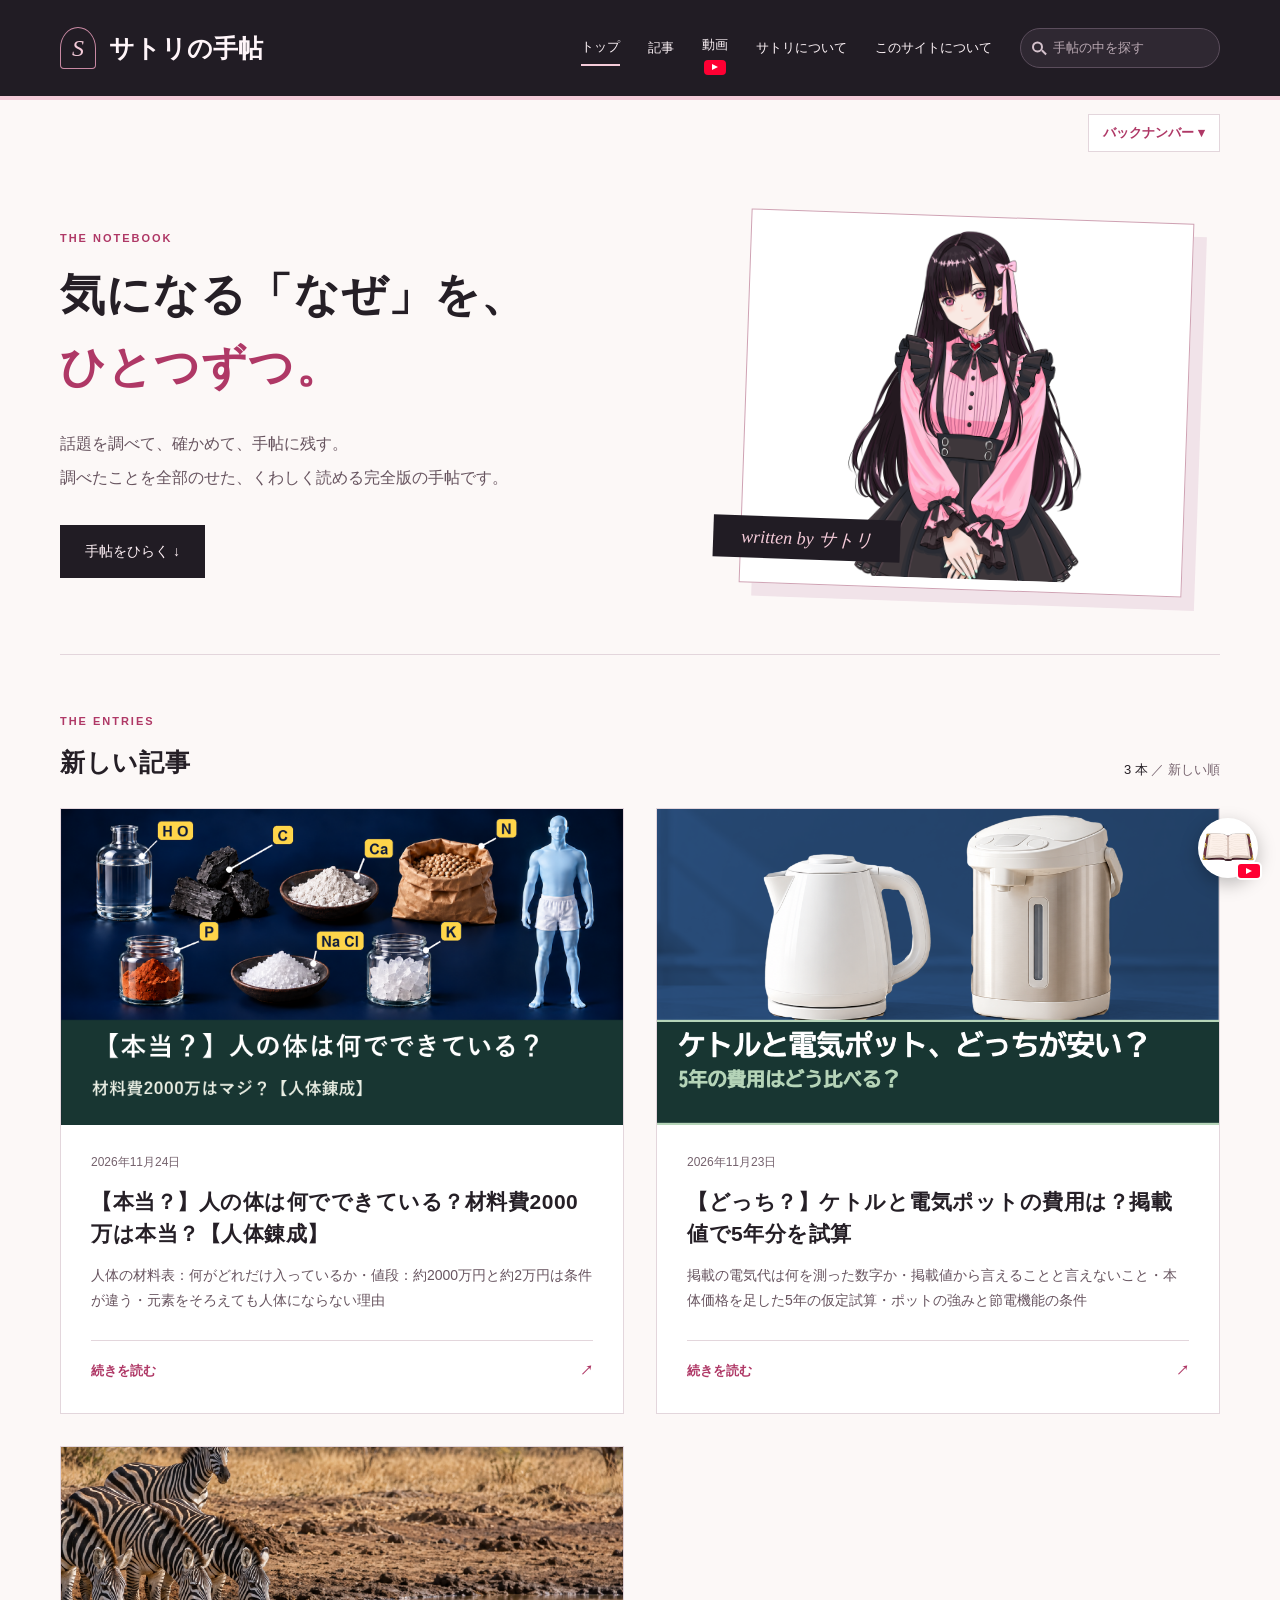
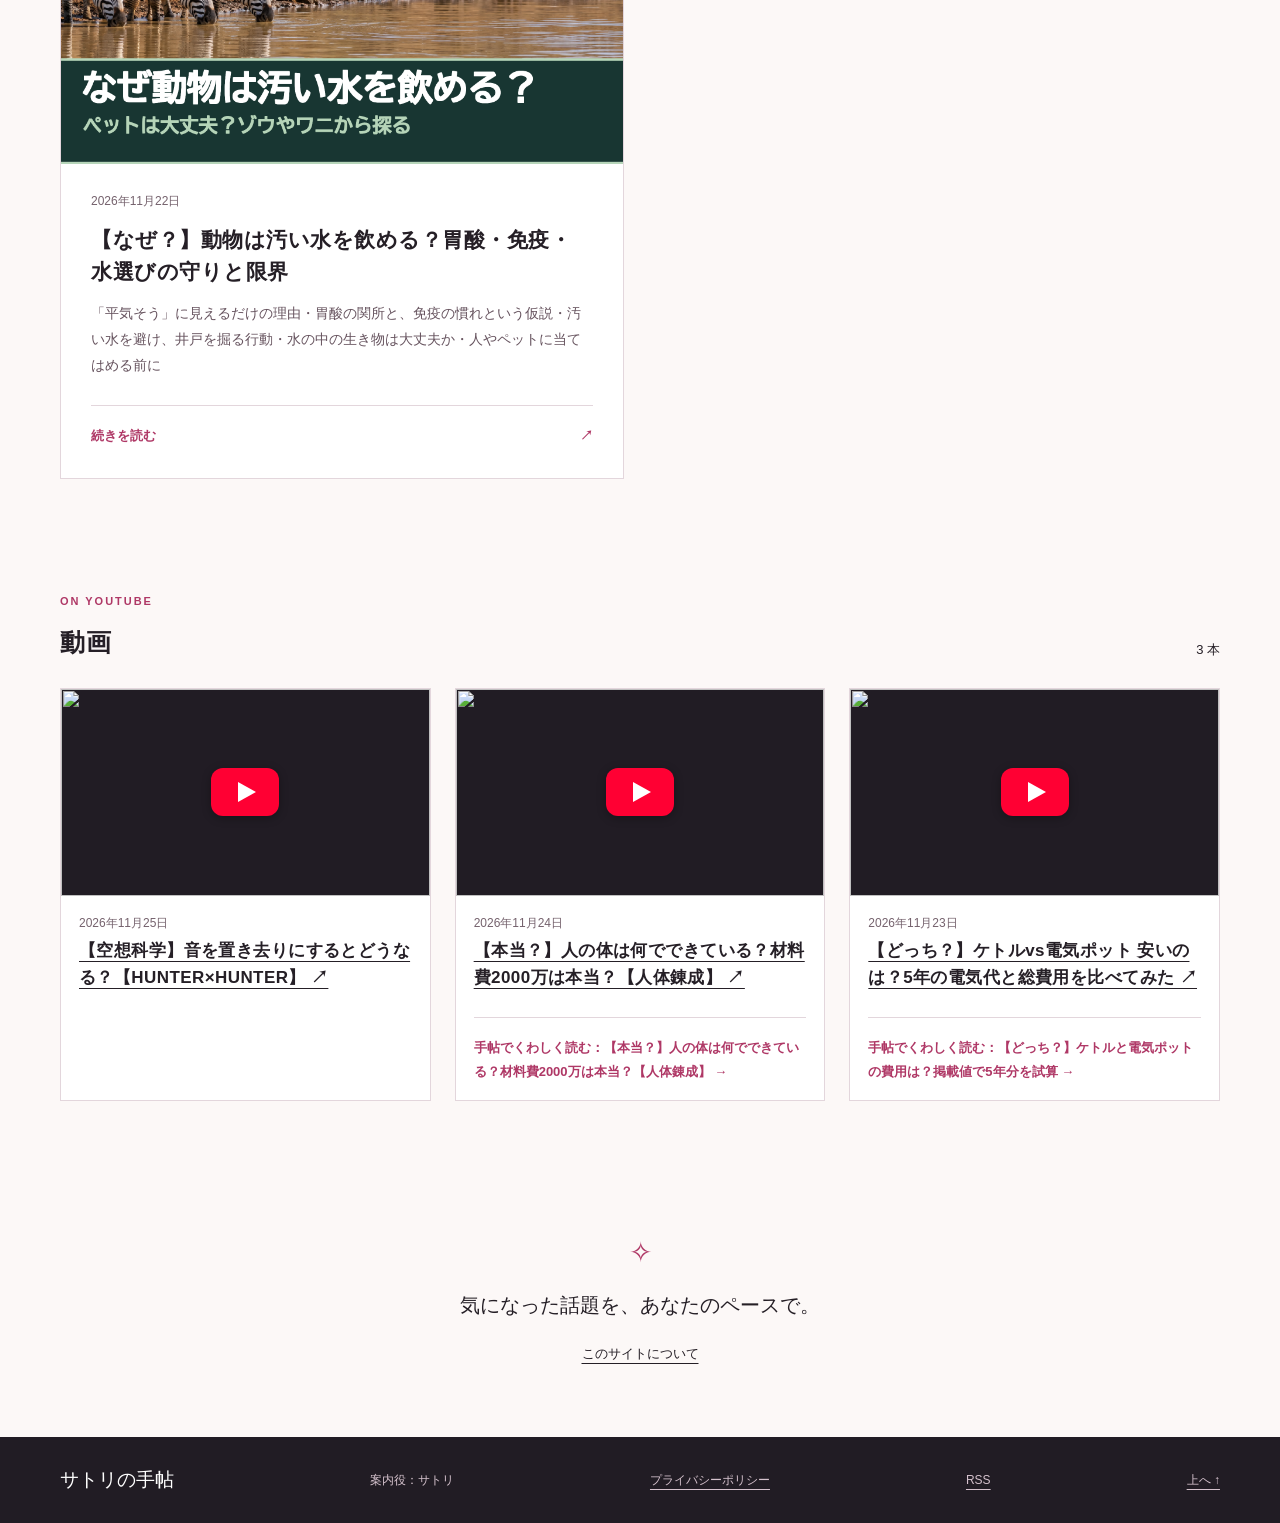
==== index.html @ 96c2f4df "サトリの手帖を公開する（2026年11月24日 20:13）" ====
<!doctype html>
<html lang="ja">
<head><meta charset="utf-8"><meta name="viewport" content="width=device-width,initial-scale=1"><meta name="description" content="気になる「なぜ？」を、いくつもの出どころから調べて、確かめて、手帖に書き残しています。ここでは、調べて確かめたことを全部のせた完全版を、くわしく読めます。"><title>トップ | サトリの手帖</title><link rel="stylesheet" href="style.css"><link rel="canonical" href="https://satori-techo.github.io/"><link rel="alternate" type="application/rss+xml" title="サトリの手帖" href="https://satori-techo.github.io/feed.xml"><meta property="og:site_name" content="サトリの手帖"><meta property="og:title" content="トップ | サトリの手帖"><meta property="og:description" content="気になる「なぜ？」を、いくつもの出どころから調べて、確かめて、手帖に書き残しています。ここでは、調べて確かめたことを全部のせた完全版を、くわしく読めます。"><meta property="og:type" content="website"><meta property="og:url" content="https://satori-techo.github.io/"><meta property="og:image" content="https://satori-techo.github.io/img/立ち絵.png"><meta name="twitter:card" content="summary_large_image"></head>
<body class="bg-plain" data-根="" data-口="">
<a class="skip" href="#main">本文へ</a>
<header class="site-head"><a class="brand" href="index.html"><span class="seal" aria-hidden="true">S</span><span>サトリの手帖</span></a><div class="head-right"><nav aria-label="メニュー"><a href="index.html" aria-current="page"><span>トップ</span></a><a href="list.html"><span>記事</span></a><a href="videos.html" class="has-play"><span>動画</span><span class="menu-play" aria-hidden="true"></span></a><a href="about.html"><span>サトリについて</span></a><a href="site.html"><span>このサイトについて</span></a></nav><form class="site-search" role="search" action="#" onsubmit="return false"><label class="sr-only" for="site-q">手帖の中を探す</label><input id="site-q" type="search" placeholder="手帖の中を探す" autocomplete="off"><span class="search-icon" aria-hidden="true"></span><div class="search-results" hidden></div></form></div></header>
<div class="wrap backnumber-row"><details class="backnumber"><summary>バックナンバー</summary><div class="backnumber-body"></div></details></div>
<main id="main" class="wrap page-top">
<div class="blk blk-hero"><section class="hero"><div><p class="eyebrow">THE NOTEBOOK</p><h1><span>気になる「なぜ」を、</span><br><em>ひとつずつ。</em></h1><p class="lead">話題を調べて、確かめて、手帖に残す。<br>調べたことを全部のせた、くわしく読める完全版の手帖です。</p><a class="button" href="#b2">手帖をひらく ↓</a></div><div class="hero-portrait"><div class="crop crop-hero"><img src="img/立ち絵.png" alt="サトリの立ち絵" style="object-position:50% 0%;"></div><span class="ribbon">written by サトリ</span></div></section>
</div>
<div class="blk blk-entries"><section class="entries"><div class="section-title"><div><p class="eyebrow">THE ENTRIES</p><h2>新しい記事</h2></div><p>3 本 <span class="muted">／ 新しい順</span></p></div><div class="entry-grid" style="--cols:2">
<article class="entry"><a class="entry-cover" tabindex="-1" aria-hidden="true" href="posts/book_7f56cead18327aa93ce28fea.html"><img src="posts/book_7f56cead18327aa93ce28fea/サムネ.png" alt="" loading="lazy"></a><div class="entry-body"><p class="meta">2026年11月24日</p><h3><a href="posts/book_7f56cead18327aa93ce28fea.html">【本当？】人の体は何でできている？材料費2000万は本当？【人体錬成】</a></h3><p>人体の材料表：何がどれだけ入っているか・値段：約2000万円と約2万円は条件が違う・元素をそろえても人体にならない理由</p><a class="read-more" href="posts/book_7f56cead18327aa93ce28fea.html">続きを読む <span aria-hidden="true">↗</span><span class="sr-only">：【本当？】人の体は何でできている？材料費2000万は本当？【人体錬成】</span></a></div></article><article class="entry"><a class="entry-cover" tabindex="-1" aria-hidden="true" href="posts/book_0432e59c4cd377e5d4e6834d.html"><img src="posts/book_0432e59c4cd377e5d4e6834d/サムネ.png" alt="" loading="lazy"></a><div class="entry-body"><p class="meta">2026年11月23日</p><h3><a href="posts/book_0432e59c4cd377e5d4e6834d.html">【どっち？】ケトルと電気ポットの費用は？掲載値で5年分を試算</a></h3><p>掲載の電気代は何を測った数字か・掲載値から言えることと言えないこと・本体価格を足した5年の仮定試算・ポットの強みと節電機能の条件</p><a class="read-more" href="posts/book_0432e59c4cd377e5d4e6834d.html">続きを読む <span aria-hidden="true">↗</span><span class="sr-only">：【どっち？】ケトルと電気ポットの費用は？掲載値で5年分を試算</span></a></div></article><article class="entry"><a class="entry-cover" tabindex="-1" aria-hidden="true" href="posts/book_2d769829453aa915349374d4.html"><img src="posts/book_2d769829453aa915349374d4/サムネ.png" alt="" loading="lazy"></a><div class="entry-body"><p class="meta">2026年11月22日</p><h3><a href="posts/book_2d769829453aa915349374d4.html">【なぜ？】動物は汚い水を飲める？胃酸・免疫・水選びの守りと限界</a></h3><p>「平気そう」に見えるだけの理由・胃酸の関所と、免疫の慣れという仮説・汚い水を避け、井戸を掘る行動・水の中の生き物は大丈夫か・人やペットに当てはめる前に</p><a class="read-more" href="posts/book_2d769829453aa915349374d4.html">続きを読む <span aria-hidden="true">↗</span><span class="sr-only">：【なぜ？】動物は汚い水を飲める？胃酸・免疫・水選びの守りと限界</span></a></div></article>
</div></section>
</div>
<div class="blk blk-videos"><section class="videos"><div class="section-title"><div><p class="eyebrow">ON YOUTUBE</p><h2>動画</h2></div><p>3 本</p></div><div class="video-grid">
<article class="video"><a class="video-thumb" href="https://www.youtube.com/watch?v=ZWJDQyQDQQk" rel="noopener noreferrer"><img src="https://i.ytimg.com/vi/ZWJDQyQDQQk/hqdefault.jpg" alt="" loading="lazy"><span class="play" aria-hidden="true">▶</span></a><div class="video-body"><p class="meta">2026年11月25日</p><h3><a href="https://www.youtube.com/watch?v=ZWJDQyQDQQk" rel="noopener noreferrer">【空想科学】音を置き去りにするとどうなる？【HUNTER×HUNTER】 ↗</a></h3></div></article><article class="video"><a class="video-thumb" href="https://www.youtube.com/watch?v=IkB9wvV4Lzw" rel="noopener noreferrer"><img src="https://i.ytimg.com/vi/IkB9wvV4Lzw/hqdefault.jpg" alt="" loading="lazy"><span class="play" aria-hidden="true">▶</span></a><div class="video-body"><p class="meta">2026年11月24日</p><h3><a href="https://www.youtube.com/watch?v=IkB9wvV4Lzw" rel="noopener noreferrer">【本当？】人の体は何でできている？材料費2000万は本当？【人体錬成】 ↗</a></h3><a class="read-more" href="posts/book_7f56cead18327aa93ce28fea.html">手帖でくわしく読む：【本当？】人の体は何でできている？材料費2000万は本当？【人体錬成】 →</a></div></article><article class="video"><a class="video-thumb" href="https://www.youtube.com/watch?v=fsrameTBYOA" rel="noopener noreferrer"><img src="https://i.ytimg.com/vi/fsrameTBYOA/hqdefault.jpg" alt="" loading="lazy"><span class="play" aria-hidden="true">▶</span></a><div class="video-body"><p class="meta">2026年11月23日</p><h3><a href="https://www.youtube.com/watch?v=fsrameTBYOA" rel="noopener noreferrer">【どっち？】ケトルvs電気ポット 安いのは？5年の電気代と総費用を比べてみた ↗</a></h3><a class="read-more" href="posts/book_0432e59c4cd377e5d4e6834d.html">手帖でくわしく読む：【どっち？】ケトルと電気ポットの費用は？掲載値で5年分を試算 →</a></div></article>
</div></section>
</div>
<div class="blk blk-closing"><aside class="closing"><span aria-hidden="true">✧</span><p>気になった話題を、あなたのペースで。</p><a href="site.html">このサイトについて</a></aside>
</div>

</main>
<footer class="site-foot"><a href="index.html">サトリの手帖</a><span>案内役：サトリ</span><a href="privacy.html">プライバシーポリシー</a><a href="https://satori-techo.github.io/feed.xml">RSS</a><a href="#main">上へ ↑</a></footer>
<a class="yt-float" href="https://www.youtube.com/@satori-techo" target="_blank" rel="noopener" aria-label="YouTube のチャンネルを開く"><img src="img/チャンネル.png" alt="" width="56" height="56"><span class="yt-mark" aria-hidden="true"></span></a>
<script src="js/記事一覧.js"></script>
<script src="js/手帖.js"></script>

</body></html>
---- style.css ----
/* 色・余白・字体はここで変更できます。外部ファイルは読み込みません。 */
:root{--ink:#251f26;--paper:#fcf8f7;--pink:#af3866;--rose:#f5cbd9;--line:#e3d6dc;--muted:#75626d;--dark:#211c24;--font:"Yu Gothic","Hiragino Kaku Gothic ProN","Meiryo",sans-serif;--serif:"Yu Mincho","Hiragino Mincho ProN",serif}
*{box-sizing:border-box}html{scroll-behavior:smooth;scroll-padding-top:24px}body{margin:0;background:var(--paper);color:var(--ink);font:16px/1.85 var(--font);overflow-wrap:anywhere}a{color:inherit;text-underline-offset:5px}a:hover{color:var(--pink)}img{max-width:100%;height:auto;display:block}button{font:inherit;cursor:pointer}button:disabled{opacity:.4;cursor:default}:focus-visible{outline:3px solid var(--pink);outline-offset:5px}h1,h2,h3,p,figure{margin:0}h1,h2,h3{line-height:1.55;letter-spacing:.025em}h1{font:600 clamp(30px,3.5vw,52px)/1.6 var(--serif)}h2{font-size:25px}h3{font-size:21px}em{font-style:normal;color:var(--pink)}.wrap{width:min(1160px,calc(100% - 64px));margin:auto}.site-head{min-height:98px;padding:22px max(32px,calc((100vw - 1160px)/2));display:flex;align-items:center;justify-content:space-between;gap:24px;background:var(--dark);color:#fff5f9;border-bottom:4px solid var(--rose)}.brand{display:flex;gap:13px;align-items:center;text-decoration:none;font:600 25px var(--serif);white-space:nowrap}.seal{display:grid;place-items:center;border:1px solid #c989a3;color:var(--rose);width:36px;height:42px;border-radius:50% 50% 4px 4px;font:italic 24px var(--serif)}.site-head nav{display:flex;gap:28px;align-items:center;flex-wrap:wrap;font-size:13px}.site-head nav a{text-decoration:none;padding:5px 0}.site-head nav a[aria-current]{border-bottom:2px solid var(--rose)}.site-head a:hover{color:var(--rose)}.eyebrow{font-size:11px;letter-spacing:.18em;color:var(--pink);font-weight:700;margin-bottom:12px}.hero{display:grid;grid-template-columns:1.4fr 1fr;align-items:center;gap:64px;padding:64px 32px 64px 0;border-bottom:1px solid var(--line)}.hero h1{margin:12px 0 24px}.lead{line-height:2.1;color:#67545f;margin-bottom:30px}.button{display:inline-flex;align-items:center;gap:32px;background:var(--dark);color:#fff1f6;padding:13px 24px;border:1px solid var(--dark);text-decoration:none;font-size:14px}.button:hover{background:var(--pink);color:white;border-color:var(--pink)}.hero-portrait{position:relative;border:1px solid #cfa2b3;padding:10px;transform:rotate(2deg);background:#fff;box-shadow:13px 13px 0 #f1e3e9}.hero-portrait img{width:100%;height:352px;object-fit:cover;object-position:center 20%}.ribbon{position:absolute;bottom:24px;left:-28px;background:var(--dark);color:var(--rose);font:italic 18px var(--serif);padding:9px 28px}.entries{padding-top:54px;scroll-margin-top:24px}.section-title{display:flex;align-items:flex-end;justify-content:space-between;gap:24px;margin-bottom:26px}.section-title>p{font-size:13px}.entry-grid{display:grid;grid-template-columns:repeat(2,minmax(0,1fr));gap:32px}.entry{background:#fff;border:1px solid var(--line);min-width:0}.entry-cover{display:block;aspect-ratio:16/9;overflow:hidden;background:#eedde6;text-decoration:none}.entry-cover img{width:100%;height:100%;object-fit:contain}.paper-cover{height:100%;display:flex;flex-direction:column;justify-content:center;gap:12px;text-align:center;padding:24px 30px;color:var(--pink);border:12px double #d1a7b8;font-size:11px;letter-spacing:.12em}.paper-cover b{font:600 24px/1.6 var(--serif);letter-spacing:0;color:var(--ink);display:-webkit-box;-webkit-line-clamp:3;-webkit-box-orient:vertical;overflow:hidden}.paper-cover small{font-size:9px}.entry-body{padding:26px 30px 30px}.meta{font-size:12px;color:var(--muted)}.entry h3{margin:12px 0}.entry h3 a{text-decoration:none}.entry-body>p:not(.meta){font-size:14px;color:#67545f}.read-more{display:flex;justify-content:space-between;border-top:1px solid var(--line);padding-top:18px;margin-top:26px;font-size:13px;text-decoration:none;color:var(--pink);font-weight:bold}.muted{color:var(--muted);font-size:13px}.empty{grid-column:1/-1;border:1px dashed #d4b9c5;text-align:center;padding:56px 24px;background:#f6edf1}.empty>span{font-size:36px;color:var(--pink)}.empty p{margin-top:12px;color:var(--muted)}.closing{margin:70px 0;text-align:center}.closing>span{color:var(--pink);font-size:28px}.closing p{font-family:var(--serif);font-size:20px;margin:8px 0 14px}.closing a{font-size:13px}.site-foot{background:var(--dark);color:#d5c2cd;padding:30px max(32px,calc((100vw - 1160px)/2));display:flex;align-items:center;justify-content:space-between;gap:20px;font-size:12px;flex-wrap:wrap}.site-foot>a:first-child{font:19px var(--serif);text-decoration:none;color:#fff}.back{display:inline-block;margin:32px 0 24px;font-size:13px;color:var(--muted)}.article-head{max-width:900px;padding-bottom:36px;border-bottom:1px solid var(--line);margin-bottom:42px}.article-head h1{font-size:clamp(28px,3.2vw,44px);margin-bottom:20px}.article-layout{display:grid;grid-template-columns:230px minmax(0,1fr);gap:56px}.contents{align-self:start;position:sticky;top:32px;border-top:3px solid var(--pink);padding-top:20px}.contents nav{display:grid;gap:14px;font-size:13px}.contents a{text-decoration:none}.reading{max-width:740px;min-width:0}.reading p{line-height:2.15;letter-spacing:.035em}.conclusion{background:#f5e8ee;border-left:4px solid var(--pink);padding:28px 32px}.conclusion h2{font-size:19px;margin-bottom:14px}.conclusion>p:last-child{font-size:19px;font-weight:600}.topic{padding:44px 0 32px;border-bottom:1px solid var(--line)}.chapter{font:italic 13px var(--serif);color:var(--pink);margin-bottom:14px}.topic h2{margin-bottom:24px}.topic p+p,.prose p+p{margin-top:1.2em}.view{padding:36px 32px;margin:36px 0;background:#26202a;color:#fff0f6;position:relative;border-top:5px solid #d387a6}.view h2{margin-bottom:20px}.view .eyebrow{color:#efb3cd}.view .出典の印{color:#f7b8d6}.出典の印{color:var(--pink);font-size:.85em;white-space:nowrap;padding:0 2px}.sources{padding:12px 0 40px}.sources h2{margin-bottom:12px}.sources ol{list-style:none;padding:0;margin:22px 0}.sources li{display:flex;gap:14px;padding:18px 0;border-top:1px solid var(--line);font-size:14px;scroll-margin-top:30px}.sources li:target{background:#fbe0ec;outline:4px solid #fbe0ec}.source-number{color:var(--pink);font-size:12px;flex-shrink:0}.book-pages{padding:36px 0;border-top:1px solid var(--line);margin-top:20px}.page-controls{display:flex;gap:16px;align-items:center;font-size:13px;flex-shrink:0}[hidden]{display:none!important}.page-controls button{width:44px;height:44px;border:1px solid var(--line);background:white;color:var(--pink)}.page-strip{display:flex;overflow-x:auto;scroll-snap-type:x mandatory;gap:24px;margin-top:24px;padding-bottom:16px;scrollbar-color:#b57894 #eee1e7}.page-strip figure{flex:0 0 100%;min-width:0;scroll-snap-align:start}.page-strip img{width:100%;border:1px solid var(--line);background:white}.page-strip figcaption{font-size:13px;padding:16px 0}.page-strip figcaption b{background:var(--pink);color:white;padding:4px 9px;margin-right:8px}.page-strip figcaption span{color:var(--muted);margin-left:12px}.adjacent{display:grid;grid-template-columns:repeat(2,minmax(0,1fr));gap:24px;margin:36px 0 64px}.adjacent a{padding:24px;border:1px solid var(--line);text-decoration:none;font-size:15px}.adjacent small{display:block;color:var(--pink);margin-bottom:10px}.empty-small{padding:24px 0;color:var(--muted)}.about-layout{display:grid;grid-template-columns:.85fr 1.2fr;align-items:start;gap:72px;padding:64px 0 80px}.about-portrait{border:1px solid #cfa2b3;padding:10px;background:white;box-shadow:12px 12px 0 #f1e3e9}.about-portrait img{width:100%}.about-copy{padding-top:24px}.about-copy h1{margin-bottom:28px}.intro-text{white-space:pre-line;font-size:17px;line-height:2}.about-note{border-top:1px solid var(--line);margin-top:30px;padding-top:26px}.about-note h2{font-size:21px;margin-bottom:16px}.about-note p{margin-top:12px;line-height:2}.about-links{display:flex;gap:12px;flex-wrap:wrap;margin:30px 0 20px}.secondary{background:transparent;color:var(--ink)}.skip{position:fixed;top:-100px;left:16px;background:white;padding:12px;z-index:10}.skip:focus{top:12px}.sr-only{position:absolute;width:1px;height:1px;padding:0;margin:-1px;overflow:hidden;clip:rect(0,0,0,0);white-space:nowrap;border:0}
@media(max-width:760px){.wrap{width:calc(100% - 36px)}.site-head{padding:18px;gap:16px;flex-direction:column;align-items:flex-start}.brand{font-size:23px}.site-head nav{gap:24px;font-size:12px}.hero{padding:36px 0 44px;gap:28px;grid-template-columns:1fr}.hero h1{font-size:34px}.hero-portrait{width:80%;max-width:340px;margin:8px auto 0;transform:rotate(1deg)}.hero-portrait img{height:260px}.ribbon{left:-20px;font-size:16px}.lead{font-size:14px}.section-title{gap:12px;align-items:flex-start;flex-wrap:wrap}.section-title h2{font-size:23px}.entry-grid{grid-template-columns:1fr;gap:24px}.entry-body{padding:22px}.entries{padding-top:36px}.entry h3{font-size:20px}.article-head{margin-bottom:24px}.article-layout{display:flex;flex-direction:column;gap:28px}.contents{position:static;width:100%;padding:18px;border:1px solid var(--line)}.contents nav{gap:12px}.reading{max-width:none}.reading p{font-size:16px;line-height:2.05}.conclusion{padding:22px}.conclusion>p:last-child{font-size:18px}.topic{padding:32px 0}.topic h2{font-size:22px}.view{padding:26px 22px}.book-pages{padding-top:28px}.adjacent{grid-template-columns:1fr}.about-layout{grid-template-columns:1fr;gap:30px;padding:36px 0 48px}.about-portrait{width:76%;max-width:310px;margin:auto}.about-copy{padding:0}.about-copy h1{font-size:32px}.site-foot{padding:24px 18px;gap:14px}.closing{margin:48px 0}.closing p{font-size:18px}}
@media(prefers-reduced-motion:reduce){html{scroll-behavior:auto}}
@media print{.site-head nav,.contents,.page-controls,.adjacent,.site-foot,.back,.skip{display:none}.wrap{width:100%}.article-layout{display:block}.reading{max-width:none}.page-strip{display:block}.page-strip figure{break-inside:avoid;margin-bottom:20px}.view{background:white;color:black;border:1px solid #aaa}.site-head{background:white;color:black}.hero-portrait{transform:none;box-shadow:none}body{background:white;color:black}}

/* ===== 第2版（元のブロック）：c1・2026-10-28 ===== */
body{font-size:var(--base-fs,16px)}
.blk{position:relative}
.blk.has-fs,.blk.has-fs :is(h1,h2,h3,p,a,li,figcaption,em,span,b){font-size:var(--blk-fs)}
.blk.has-color,.blk.has-color :is(h1,h2,h3,p,a,li,figcaption,em,span,b){color:var(--blk-color)}
.blk.has-bg{padding:20px 24px}
.blk-heading{margin:48px 0 16px}.blk-heading h2{font:600 28px/1.6 var(--serif)}.blk-heading h3{font-size:21px}
.blk-text{margin:12px 0}.blk-text .prose p{margin:0 0 1.1em;line-height:2}
.blk-picture{margin:28px 0}.pic .crop{overflow:hidden;border:1px solid var(--line);background:#fff}.pic img{width:100%;height:100%;object-fit:cover}.pic figcaption{font-size:13px;color:var(--muted);margin-top:8px}.pic-empty{border:1px dashed var(--line);padding:40px;text-align:center;color:var(--muted)}
.button-row{margin:24px 0}
.rule{border:0;border-top:1px solid var(--line);margin:40px 0}
.crop{overflow:hidden}.crop img{width:100%;height:100%;object-fit:cover}
.hero-portrait .crop-hero{height:352px}.hero-portrait .crop-hero img{height:100%;object-position:center 20%}
.entry-grid{grid-template-columns:repeat(var(--cols,2),minmax(0,1fr))}
.badge{display:inline-block;font-size:11px;padding:1px 8px;border:1px solid var(--pink);color:var(--pink);border-radius:999px}
.state{display:inline-block;font-size:11px;padding:1px 8px;background:#fff1c2;color:#6b4e00;border-radius:4px}.state-公開,.state-予約{background:#dff3e4;color:#1d5b2c}.state-非公開{background:#eee;color:#555}
.more{margin-top:28px;text-align:right}
.video-grid{display:grid;grid-template-columns:repeat(3,minmax(0,1fr));gap:24px}.video{border:1px solid var(--line);background:#fff}.video-thumb{display:block;position:relative;aspect-ratio:16/9;background:var(--dark)}.video-thumb img{width:100%;height:100%;object-fit:cover}.play{position:absolute;left:50%;top:50%;transform:translate(-50%,-50%);width:68px;height:48px;border-radius:12px;background:#ff0033;font-size:0;box-shadow:0 2px 10px rgba(0,0,0,.3)}.play::after{content:"";position:absolute;left:27px;top:14px;border-style:solid;border-width:10px 0 10px 18px;border-color:transparent transparent transparent #fff}.video-body{padding:16px 18px}.video-body h3{font-size:17px;margin:4px 0 8px}
.videos,.entries{padding:56px 0}
.takeaway{margin-top:18px;padding:18px 22px;border-left:4px solid var(--pink);background:#fff;line-height:2}
.post .reading{max-width:760px;margin:24px auto 0}
.members-gate{margin:48px 0;padding:32px;border:1px solid var(--pink);background:linear-gradient(#fff,#fbeff4);text-align:center}.members-gate h2{font:600 24px/1.6 var(--serif);margin-bottom:10px}.gate-buttons{display:flex;gap:12px;justify-content:center;flex-wrap:wrap;margin-top:18px}.button.secondary{background:#fff;color:var(--dark)}.members-gate.is-open{text-align:left;background:#fff}.members-content{margin-top:24px;text-align:left}
.members-edit{border:2px dashed var(--pink);padding:8px 16px;margin-top:-24px}
.bg-grid{background-image:linear-gradient(rgba(175,56,102,.07) 1px,transparent 1px),linear-gradient(90deg,rgba(175,56,102,.07) 1px,transparent 1px);background-size:24px 24px}
.bg-dots{background-image:radial-gradient(rgba(175,56,102,.16) 1px,transparent 1.5px);background-size:18px 18px}
.bg-paper{background-image:linear-gradient(rgba(0,0,0,.025),rgba(255,255,255,0) 40%,rgba(0,0,0,.02))}
@media(max-width:760px){.entry-grid{grid-template-columns:1fr}.video-grid{grid-template-columns:1fr}.hero-portrait .crop-hero{height:260px}.blk[style*="width"]{width:100%!important}.members-gate{padding:22px 16px}}
.post .article-head,.post .adjacent{max-width:760px;margin-left:auto;margin-right:auto}
.post .learn{max-width:760px;margin:24px auto 8px;padding:20px 26px;background:#fff;border:1px solid var(--line);border-left:4px solid var(--pink)}.post .learn h2{font:600 20px/1.6 var(--serif);margin-bottom:8px}.post .learn ul{margin:0;padding-left:1.3em;line-height:2}

/* ===== 第3版（手帖の直し）：c1・2026-10-30 ===== */
html{scroll-padding-top:96px}
.heading,.members-gate{scroll-margin-top:96px}
/* 上の帯：いつも上に付いてくる。下に送ったら細くする */
.site-head{position:sticky;top:0;z-index:60;transition:min-height .2s,padding .2s}
.site-head.is-thin{min-height:56px;padding-top:8px;padding-bottom:8px}
.site-head.is-thin .brand{font-size:20px}.site-head.is-thin .seal{width:28px;height:32px;font-size:18px}
.head-right{display:flex;align-items:center;gap:28px;flex-wrap:wrap;justify-content:flex-end}
.site-head nav a{display:inline-flex;flex-direction:column;align-items:center;gap:3px}
.site-head nav a.has-play{transform:translateY(6px)}
.site-head.is-thin nav a.has-play{flex-direction:row;gap:6px;transform:none}
.menu-play{display:block;width:22px;height:15px;border-radius:4px;background:#ff0033;position:relative}
.menu-play::after{content:"";position:absolute;left:8px;top:4px;border-style:solid;border-width:3.5px 0 3.5px 6px;border-color:transparent transparent transparent #fff}
.site-head.is-thin .menu-play{width:16px;height:11px;border-radius:3px}.site-head.is-thin .menu-play::after{left:6px;top:3px;border-width:2.5px 0 2.5px 4.5px}
/* サイト内の検索 */
.site-search{position:relative}
.site-search input{width:200px;padding:7px 12px 7px 32px;border:1px solid #5b4d5c;border-radius:999px;background:#2f2832;color:#fff5f9;font:inherit;font-size:13px}
.site-search input::placeholder{color:#b9a8b2}.site-search input:focus{outline:2px solid var(--rose);background:#fff;color:var(--ink)}
.search-icon{position:absolute;left:12px;top:50%;width:11px;height:11px;border:2px solid #d5c2cd;border-radius:50%;transform:translateY(-60%);pointer-events:none}
.search-icon::after{content:"";position:absolute;width:2px;height:6px;background:#d5c2cd;right:-4px;bottom:-5px;transform:rotate(-45deg)}
.search-results{position:absolute;right:0;top:calc(100% + 8px);width:min(420px,90vw);max-height:70vh;overflow:auto;background:#fff;color:var(--ink);border:1px solid var(--line);box-shadow:0 10px 30px rgba(0,0,0,.18);z-index:70}
.search-results a{display:block;padding:12px 16px;border-bottom:1px solid var(--line);text-decoration:none}.search-results a:hover,.search-results a:focus{background:#fbeff4}
.search-results b{display:block;font-size:14px;line-height:1.6}.search-results small{display:block;font-size:12px;color:var(--muted);line-height:1.6;margin-top:2px}
.search-none{padding:14px 16px;font-size:13px;color:var(--muted)}
/* バックナンバー（右上・付いてこない） */
.backnumber-row{display:flex;justify-content:flex-end;position:relative;z-index:40;margin-top:14px}
.backnumber{position:relative;font-size:13px}
.backnumber>summary{cursor:pointer;list-style:none;padding:6px 14px;border:1px solid var(--line);background:#fff;color:var(--pink);font-weight:700}
.backnumber>summary::-webkit-details-marker,.bn-year>summary::-webkit-details-marker,.bn-month>summary::-webkit-details-marker{display:none}
.backnumber>summary::after{content:" ▾"}.backnumber[open]>summary::after{content:" ▴"}
.backnumber-body{position:absolute;right:0;top:calc(100% + 4px);width:320px;max-height:60vh;overflow:auto;background:#fff;border:1px solid var(--line);box-shadow:0 8px 24px rgba(0,0,0,.12);padding:10px 14px}
.bn-year>summary,.bn-month>summary{cursor:pointer;list-style:none;padding:5px 0}
.bn-year>summary{font-weight:700}.bn-year>summary::before,.bn-month>summary::before{content:"▸ ";color:var(--pink)}.bn-year[open]>summary::before,.bn-month[open]>summary::before{content:"▾ "}
.bn-month{margin-left:14px}.bn-month ul{margin:2px 0 8px;padding-left:18px;line-height:1.7}.bn-month a{text-decoration:none}.bn-month a:hover{text-decoration:underline}
/* 右下の YouTube のアイコン（付いてくる） */
.yt-float{position:fixed;right:22px;bottom:22px;z-index:55;width:60px;height:60px;border-radius:50%;box-shadow:0 6px 18px rgba(0,0,0,.25);background:#00579b;display:grid;place-items:center;text-decoration:none;transition:transform .15s}
.yt-float:has(img){background:#fff}.yt-float:hover{transform:scale(1.07)}.yt-float img{width:60px;height:60px;border-radius:50%;object-fit:cover}
.yt-initial{color:#fff;font-size:26px;font-weight:700}
.yt-mark{position:absolute;right:-4px;bottom:-2px;width:26px;height:18px;border-radius:5px;background:#ff0033;border:2px solid #fff}
.yt-mark::after{content:"";position:absolute;left:8px;top:3.5px;border-style:solid;border-width:3.5px 0 3.5px 6px;border-color:transparent transparent transparent #fff}
/* 記事のページ：左に過去の記事（付いてくる）・中に本文・右に用語の説明 */
.page-article{width:min(1320px,calc(100% - 48px))}
.post-layout{display:grid;grid-template-columns:250px minmax(0,1fr);gap:40px;align-items:start}
.post-main{min-width:0;grid-column:2;grid-row:1}
/* 過去の記事の欄は左下にそろえ、スクロールしても左下から動かない（左上は空けておく。2026-10-31） */
.post-side{grid-column:1;grid-row:1;align-self:end;position:sticky;bottom:24px}
.post .reading{margin:24px 0 0}.post .article-head,.post .adjacent,.post .learn{margin-left:0;margin-right:0}
.tag{display:inline-block;margin:10px 8px 0 0;padding:2px 10px;font-size:12px;border:1px solid var(--line);border-radius:999px;background:#fff;text-decoration:none;color:var(--pink)}
.tag:hover,.tag.is-now{background:var(--pink);color:#fff;border-color:var(--pink)}
.post .learn li a{text-decoration:none;border-bottom:1px dotted var(--pink)}.post .learn li a:hover{color:var(--pink)}
.past{border-top:3px solid var(--pink);padding-top:14px}
.past-cols{display:grid;grid-template-columns:1fr 1fr;gap:12px}
.past-col h2{font-size:13px;margin-bottom:8px;color:var(--ink)}
.past-col ol{list-style:none;margin:0;padding:0;display:grid;gap:12px}
.past-col a{display:block;text-decoration:none;font-size:12px;line-height:1.5}
.past-col img,.past-noimg{display:block;width:100%;aspect-ratio:16/9;object-fit:cover;border:1px solid var(--line);background:#eedde6;margin-bottom:4px}
.past-col small{display:block;color:var(--pink);font-size:10px}
.past-title{display:-webkit-box;-webkit-line-clamp:3;-webkit-box-orient:vertical;overflow:hidden}
/* 用語の説明：言葉の上に番号、段落の横に説明 */
.term{position:relative;background:linear-gradient(transparent 70%,#f8dbe6 70%);cursor:pointer}
.term::before{content:attr(data-n);position:absolute;left:50%;top:-1.15em;transform:translateX(-50%);font-size:.72em;line-height:1;color:var(--pink);font-weight:700;letter-spacing:0}
.term-note{font-size:16px;line-height:1.75;background:#fff;border:1px solid var(--line);border-left:3px solid var(--pink);padding:8px 10px;margin:8px 0 14px;transition:background .3s}
.term-note.is-lit{background:#fbe0ec}
.term-num{color:var(--pink);margin-right:4px}.term-word{margin-right:2px}.term-note small{color:var(--muted);font-size:inherit}
/* 用語の説明は本文と同じ大きさ（.reading p は 16px、段落の字の大きさ .blk.has-fs を決めたときはその大きさ。2026-10-31） */
.reading .term-note{font-size:16px}.blk.has-fs .term-note{font-size:var(--blk-fs)}.blk.has-fs .term-note small{font-size:inherit}.blk.has-fs .term-note :is(b,span){font-size:inherit}.term-note span{display:block;color:#4d3f48}
@media(min-width:1180px){
  .post-main{max-width:760px}
  .blk-text{position:relative}
  .blk-text>.term-notes{position:absolute;left:calc(100% + 36px);top:0;width:230px}
  .blk-text>.term-notes .term-note{position:absolute;left:0;right:0;margin:0}
  .post-layout{grid-template-columns:250px minmax(0,760px) 266px}
}
@media(max-width:1179px){.term-notes{margin:4px 0 12px}}
@media(max-width:900px){
  .post-layout{display:flex;flex-direction:column;gap:24px}
  .post-side{position:static;margin-top:0;width:100%}
  .past-cols{gap:16px}.past-col a{font-size:13px}
}
@media(max-width:760px){
  .site-head{flex-direction:row;flex-wrap:wrap;align-items:center;padding:10px 14px;min-height:0}
  .head-right{gap:14px;width:100%;justify-content:space-between}
  .site-head nav{gap:14px}
  .site-search input{width:150px}
  .site-head.is-thin .head-right nav{display:none}
  .page-article{width:calc(100% - 28px)}
  .yt-float{width:50px;height:50px;right:14px;bottom:14px}.yt-float img{width:50px;height:50px}
}
@media print{.site-search,.backnumber-row,.yt-float,.post-side{display:none}.site-head{position:static}}
.tags-edit{margin-top:10px;font-size:13px;color:var(--muted)}.tags-edit span{color:var(--pink);padding:2px 6px;border:1px dashed var(--line)}

/* 元の サイト.json の見た目（書き出すプログラムが足す） */
:root{--pink:#af3866;--rose:#f5cbd9;--dark:#211c24;--paper:#fcf8f7;--ink:#251f26;--font:"Yu Gothic","Hiragino Kaku Gothic ProN","Meiryo",sans-serif;--serif:"Yu Mincho","Hiragino Mincho ProN",serif;--base-fs:16px}
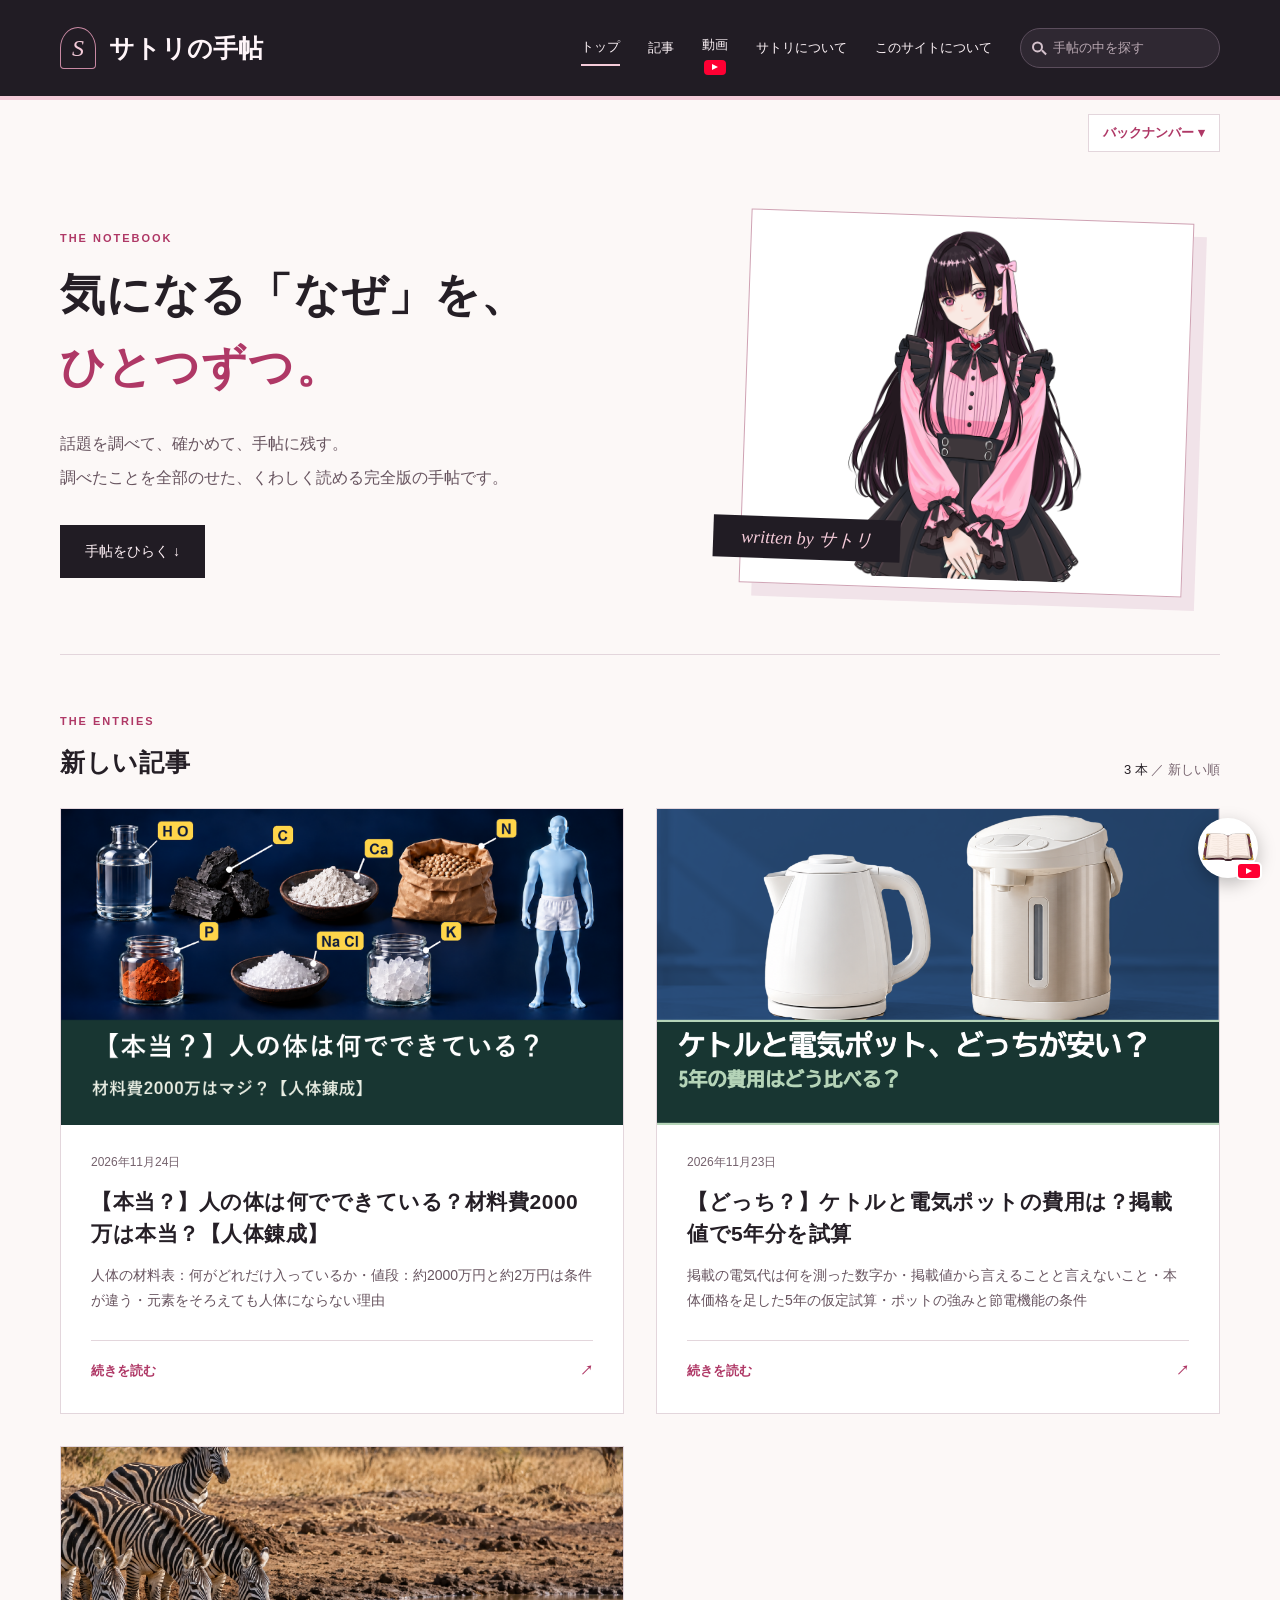
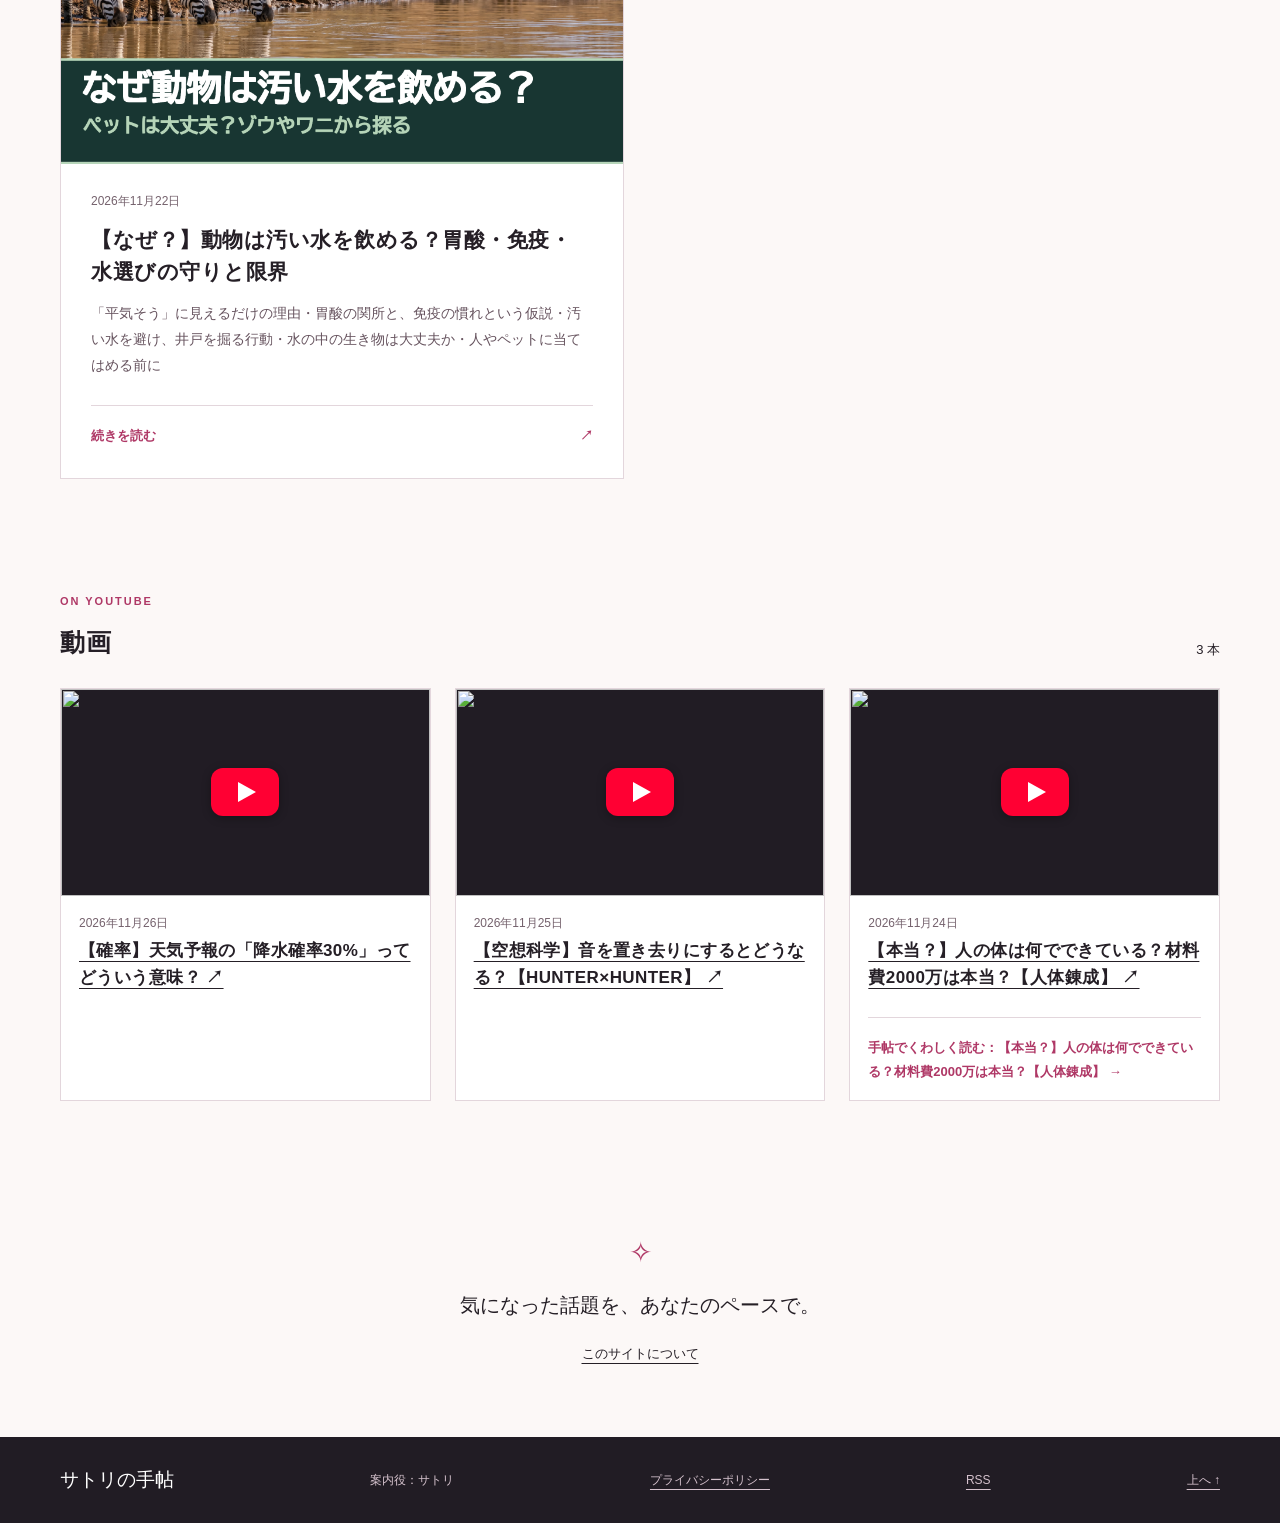
==== commit 788d4465: "サトリの手帖を公開する（2026年11月25日 7:53）" ====
--- a/index.html
+++ b/index.html
@@ -13,7 +13,7 @@
 </div></section>
 </div>
 <div class="blk blk-videos"><section class="videos"><div class="section-title"><div><p class="eyebrow">ON YOUTUBE</p><h2>動画</h2></div><p>3 本</p></div><div class="video-grid">
-<article class="video"><a class="video-thumb" href="https://www.youtube.com/watch?v=ZWJDQyQDQQk" rel="noopener noreferrer"><img src="https://i.ytimg.com/vi/ZWJDQyQDQQk/hqdefault.jpg" alt="" loading="lazy"><span class="play" aria-hidden="true">▶</span></a><div class="video-body"><p class="meta">2026年11月25日</p><h3><a href="https://www.youtube.com/watch?v=ZWJDQyQDQQk" rel="noopener noreferrer">【空想科学】音を置き去りにするとどうなる？【HUNTER×HUNTER】 ↗</a></h3></div></article><article class="video"><a class="video-thumb" href="https://www.youtube.com/watch?v=IkB9wvV4Lzw" rel="noopener noreferrer"><img src="https://i.ytimg.com/vi/IkB9wvV4Lzw/hqdefault.jpg" alt="" loading="lazy"><span class="play" aria-hidden="true">▶</span></a><div class="video-body"><p class="meta">2026年11月24日</p><h3><a href="https://www.youtube.com/watch?v=IkB9wvV4Lzw" rel="noopener noreferrer">【本当？】人の体は何でできている？材料費2000万は本当？【人体錬成】 ↗</a></h3><a class="read-more" href="posts/book_7f56cead18327aa93ce28fea.html">手帖でくわしく読む：【本当？】人の体は何でできている？材料費2000万は本当？【人体錬成】 →</a></div></article><article class="video"><a class="video-thumb" href="https://www.youtube.com/watch?v=fsrameTBYOA" rel="noopener noreferrer"><img src="https://i.ytimg.com/vi/fsrameTBYOA/hqdefault.jpg" alt="" loading="lazy"><span class="play" aria-hidden="true">▶</span></a><div class="video-body"><p class="meta">2026年11月23日</p><h3><a href="https://www.youtube.com/watch?v=fsrameTBYOA" rel="noopener noreferrer">【どっち？】ケトルvs電気ポット 安いのは？5年の電気代と総費用を比べてみた ↗</a></h3><a class="read-more" href="posts/book_0432e59c4cd377e5d4e6834d.html">手帖でくわしく読む：【どっち？】ケトルと電気ポットの費用は？掲載値で5年分を試算 →</a></div></article>
+<article class="video"><a class="video-thumb" href="https://www.youtube.com/watch?v=bSCeOVOtTiI" rel="noopener noreferrer"><img src="https://i.ytimg.com/vi/bSCeOVOtTiI/hqdefault.jpg" alt="" loading="lazy"><span class="play" aria-hidden="true">▶</span></a><div class="video-body"><p class="meta">2026年11月26日</p><h3><a href="https://www.youtube.com/watch?v=bSCeOVOtTiI" rel="noopener noreferrer">【確率】天気予報の「降水確率30%」ってどういう意味？ ↗</a></h3></div></article><article class="video"><a class="video-thumb" href="https://www.youtube.com/watch?v=ZWJDQyQDQQk" rel="noopener noreferrer"><img src="https://i.ytimg.com/vi/ZWJDQyQDQQk/hqdefault.jpg" alt="" loading="lazy"><span class="play" aria-hidden="true">▶</span></a><div class="video-body"><p class="meta">2026年11月25日</p><h3><a href="https://www.youtube.com/watch?v=ZWJDQyQDQQk" rel="noopener noreferrer">【空想科学】音を置き去りにするとどうなる？【HUNTER×HUNTER】 ↗</a></h3></div></article><article class="video"><a class="video-thumb" href="https://www.youtube.com/watch?v=IkB9wvV4Lzw" rel="noopener noreferrer"><img src="https://i.ytimg.com/vi/IkB9wvV4Lzw/hqdefault.jpg" alt="" loading="lazy"><span class="play" aria-hidden="true">▶</span></a><div class="video-body"><p class="meta">2026年11月24日</p><h3><a href="https://www.youtube.com/watch?v=IkB9wvV4Lzw" rel="noopener noreferrer">【本当？】人の体は何でできている？材料費2000万は本当？【人体錬成】 ↗</a></h3><a class="read-more" href="posts/book_7f56cead18327aa93ce28fea.html">手帖でくわしく読む：【本当？】人の体は何でできている？材料費2000万は本当？【人体錬成】 →</a></div></article>
 </div></section>
 </div>
 <div class="blk blk-closing"><aside class="closing"><span aria-hidden="true">✧</span><p>気になった話題を、あなたのペースで。</p><a href="site.html">このサイトについて</a></aside>
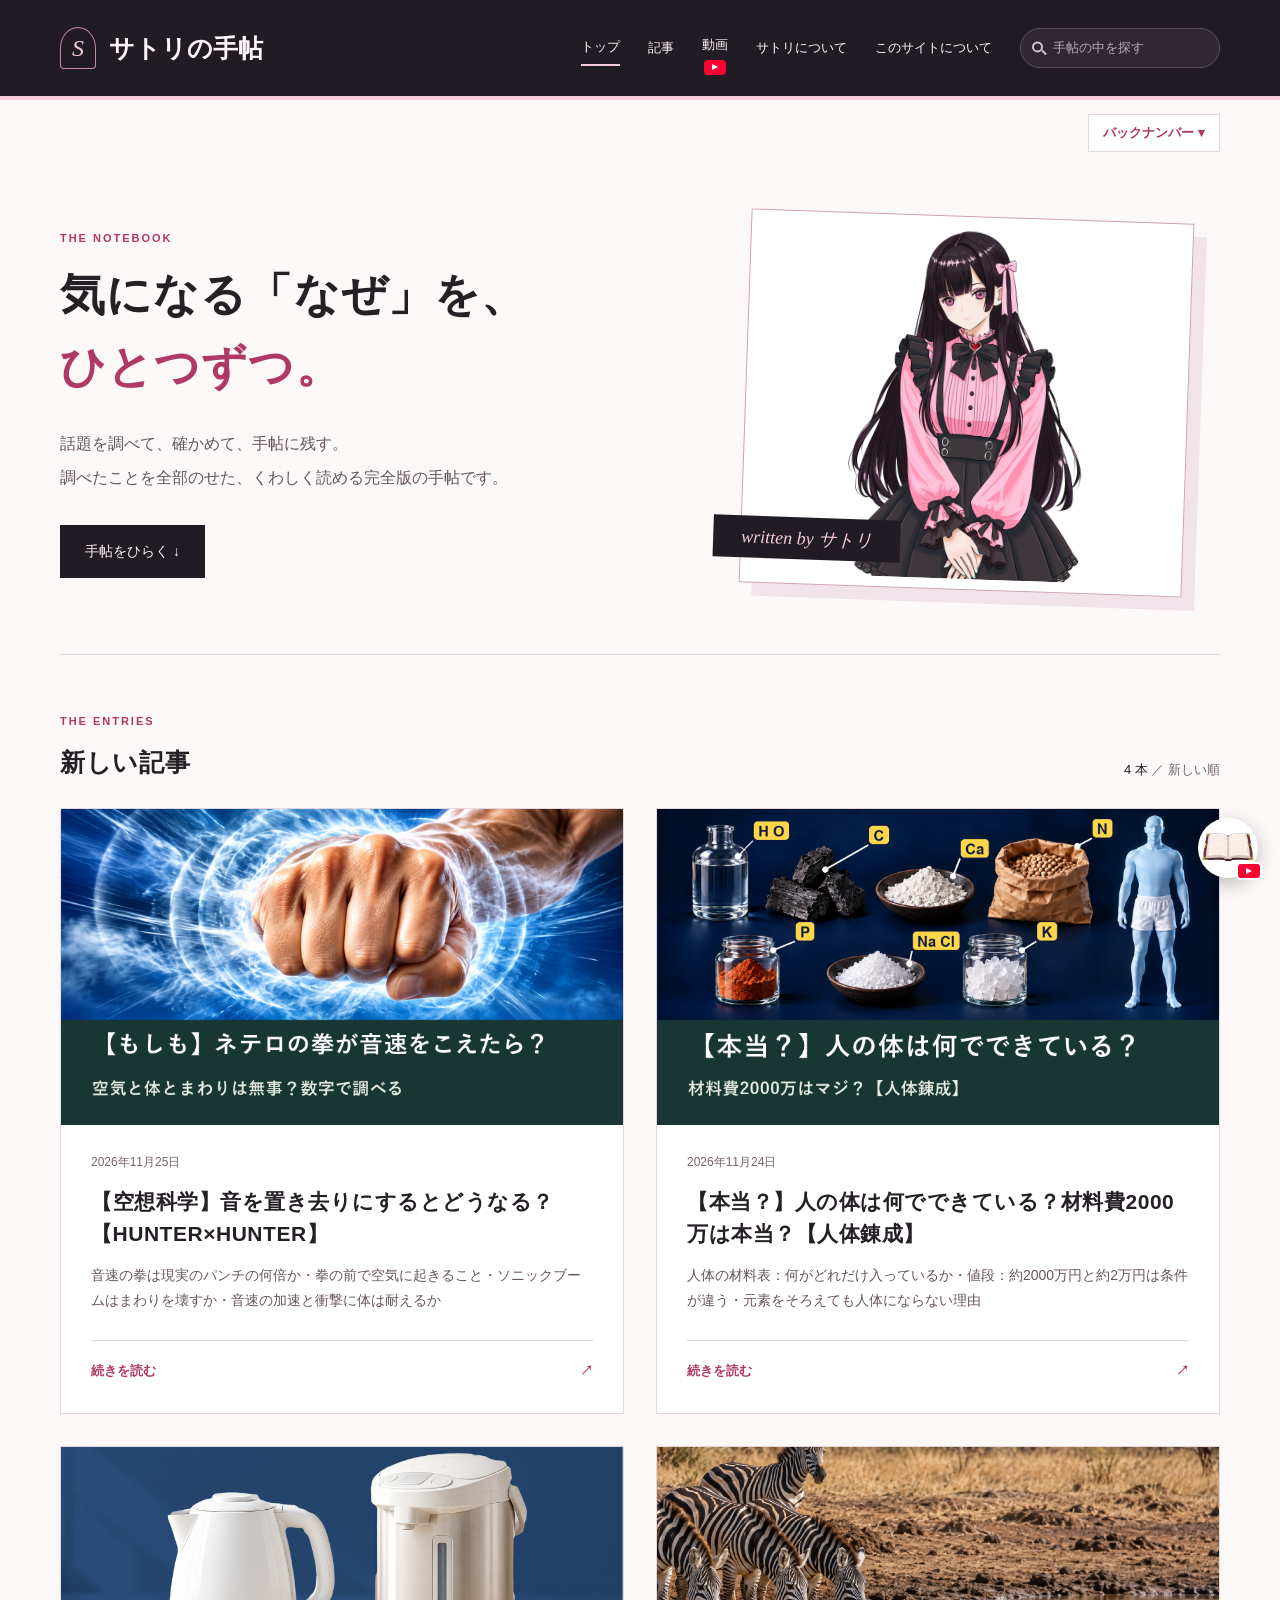
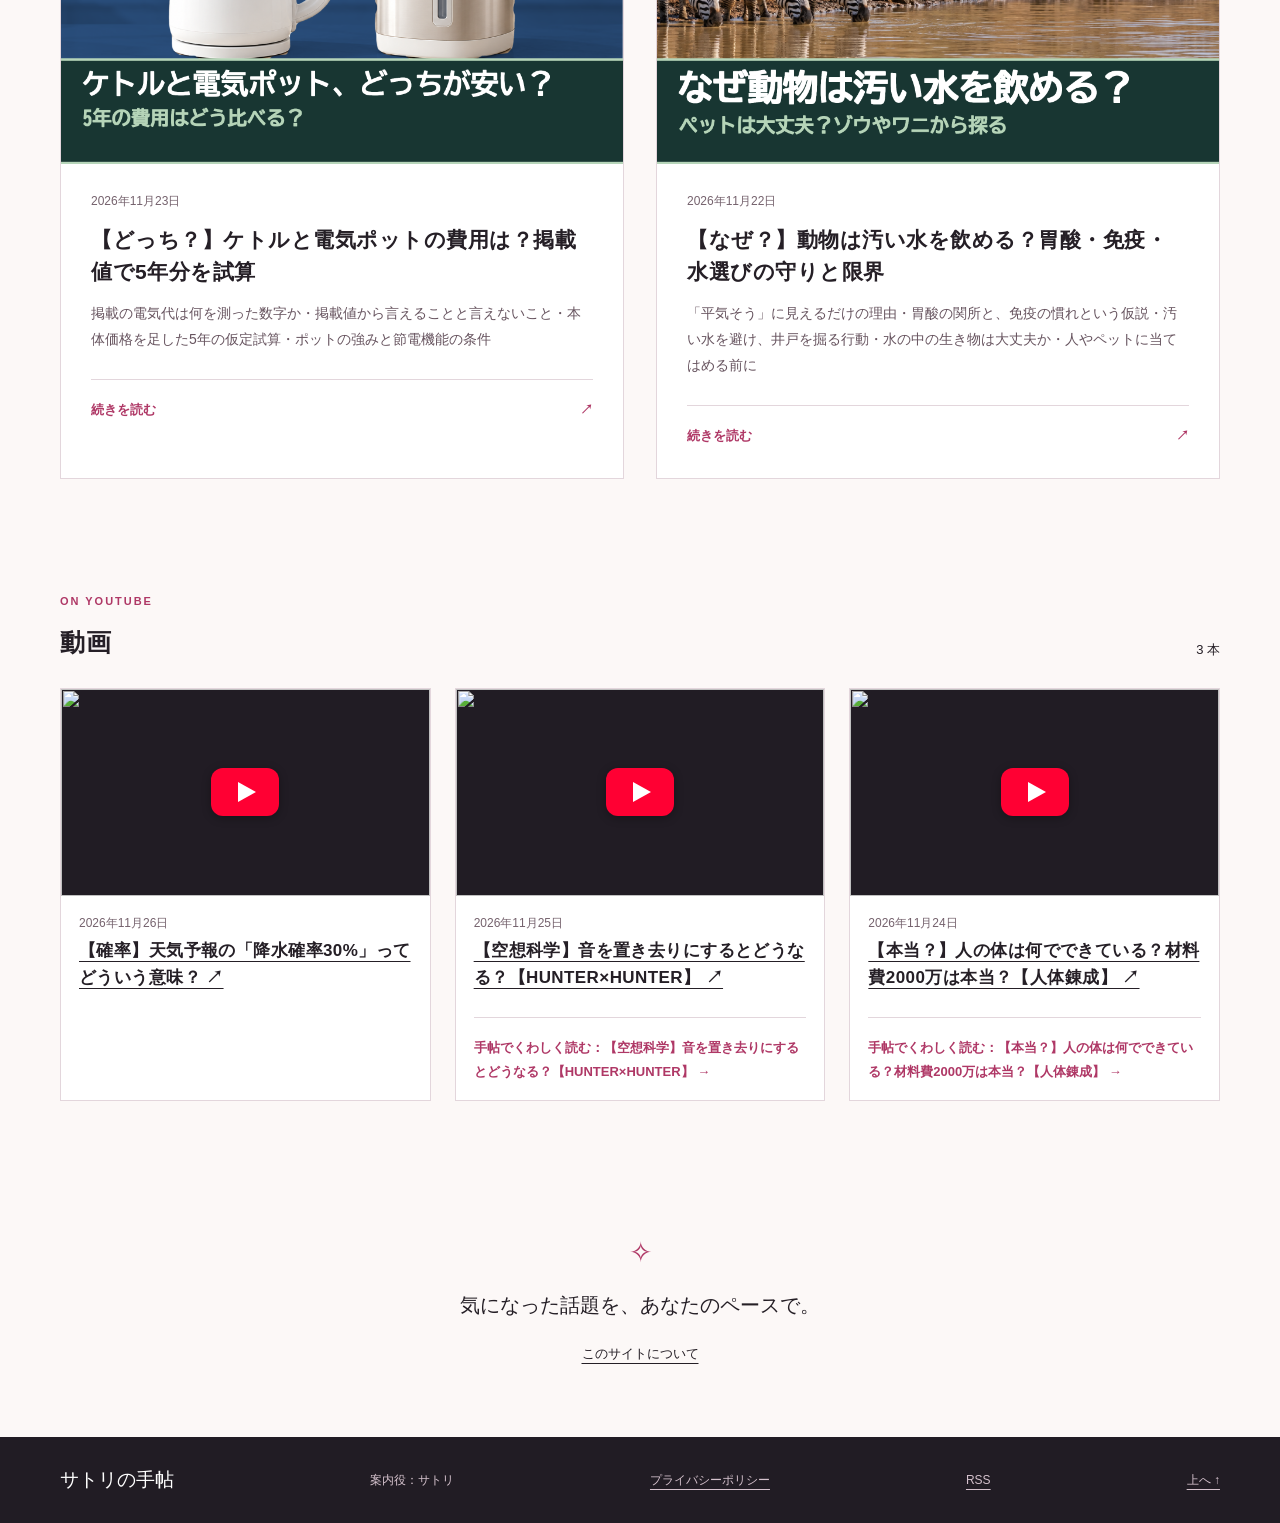
==== commit a388eee0: "予約の公開（2026-11-25T17:00:00+09:00 からの姿）" ====
--- a/index.html
+++ b/index.html
@@ -8,12 +8,12 @@
 <main id="main" class="wrap page-top">
 <div class="blk blk-hero"><section class="hero"><div><p class="eyebrow">THE NOTEBOOK</p><h1><span>気になる「なぜ」を、</span><br><em>ひとつずつ。</em></h1><p class="lead">話題を調べて、確かめて、手帖に残す。<br>調べたことを全部のせた、くわしく読める完全版の手帖です。</p><a class="button" href="#b2">手帖をひらく ↓</a></div><div class="hero-portrait"><div class="crop crop-hero"><img src="img/立ち絵.png" alt="サトリの立ち絵" style="object-position:50% 0%;"></div><span class="ribbon">written by サトリ</span></div></section>
 </div>
-<div class="blk blk-entries"><section class="entries"><div class="section-title"><div><p class="eyebrow">THE ENTRIES</p><h2>新しい記事</h2></div><p>3 本 <span class="muted">／ 新しい順</span></p></div><div class="entry-grid" style="--cols:2">
-<article class="entry"><a class="entry-cover" tabindex="-1" aria-hidden="true" href="posts/book_7f56cead18327aa93ce28fea.html"><img src="posts/book_7f56cead18327aa93ce28fea/サムネ.png" alt="" loading="lazy"></a><div class="entry-body"><p class="meta">2026年11月24日</p><h3><a href="posts/book_7f56cead18327aa93ce28fea.html">【本当？】人の体は何でできている？材料費2000万は本当？【人体錬成】</a></h3><p>人体の材料表：何がどれだけ入っているか・値段：約2000万円と約2万円は条件が違う・元素をそろえても人体にならない理由</p><a class="read-more" href="posts/book_7f56cead18327aa93ce28fea.html">続きを読む <span aria-hidden="true">↗</span><span class="sr-only">：【本当？】人の体は何でできている？材料費2000万は本当？【人体錬成】</span></a></div></article><article class="entry"><a class="entry-cover" tabindex="-1" aria-hidden="true" href="posts/book_0432e59c4cd377e5d4e6834d.html"><img src="posts/book_0432e59c4cd377e5d4e6834d/サムネ.png" alt="" loading="lazy"></a><div class="entry-body"><p class="meta">2026年11月23日</p><h3><a href="posts/book_0432e59c4cd377e5d4e6834d.html">【どっち？】ケトルと電気ポットの費用は？掲載値で5年分を試算</a></h3><p>掲載の電気代は何を測った数字か・掲載値から言えることと言えないこと・本体価格を足した5年の仮定試算・ポットの強みと節電機能の条件</p><a class="read-more" href="posts/book_0432e59c4cd377e5d4e6834d.html">続きを読む <span aria-hidden="true">↗</span><span class="sr-only">：【どっち？】ケトルと電気ポットの費用は？掲載値で5年分を試算</span></a></div></article><article class="entry"><a class="entry-cover" tabindex="-1" aria-hidden="true" href="posts/book_2d769829453aa915349374d4.html"><img src="posts/book_2d769829453aa915349374d4/サムネ.png" alt="" loading="lazy"></a><div class="entry-body"><p class="meta">2026年11月22日</p><h3><a href="posts/book_2d769829453aa915349374d4.html">【なぜ？】動物は汚い水を飲める？胃酸・免疫・水選びの守りと限界</a></h3><p>「平気そう」に見えるだけの理由・胃酸の関所と、免疫の慣れという仮説・汚い水を避け、井戸を掘る行動・水の中の生き物は大丈夫か・人やペットに当てはめる前に</p><a class="read-more" href="posts/book_2d769829453aa915349374d4.html">続きを読む <span aria-hidden="true">↗</span><span class="sr-only">：【なぜ？】動物は汚い水を飲める？胃酸・免疫・水選びの守りと限界</span></a></div></article>
+<div class="blk blk-entries"><section class="entries"><div class="section-title"><div><p class="eyebrow">THE ENTRIES</p><h2>新しい記事</h2></div><p>4 本 <span class="muted">／ 新しい順</span></p></div><div class="entry-grid" style="--cols:2">
+<article class="entry"><a class="entry-cover" tabindex="-1" aria-hidden="true" href="posts/book_b0c9ef9f4188db8a36b578b2.html"><img src="posts/book_b0c9ef9f4188db8a36b578b2/サムネ.png" alt="" loading="lazy"></a><div class="entry-body"><p class="meta">2026年11月25日</p><h3><a href="posts/book_b0c9ef9f4188db8a36b578b2.html">【空想科学】音を置き去りにするとどうなる？【HUNTER×HUNTER】</a></h3><p>音速の拳は現実のパンチの何倍か・拳の前で空気に起きること・ソニックブームはまわりを壊すか・音速の加速と衝撃に体は耐えるか</p><a class="read-more" href="posts/book_b0c9ef9f4188db8a36b578b2.html">続きを読む <span aria-hidden="true">↗</span><span class="sr-only">：【空想科学】音を置き去りにするとどうなる？【HUNTER×HUNTER】</span></a></div></article><article class="entry"><a class="entry-cover" tabindex="-1" aria-hidden="true" href="posts/book_7f56cead18327aa93ce28fea.html"><img src="posts/book_7f56cead18327aa93ce28fea/サムネ.png" alt="" loading="lazy"></a><div class="entry-body"><p class="meta">2026年11月24日</p><h3><a href="posts/book_7f56cead18327aa93ce28fea.html">【本当？】人の体は何でできている？材料費2000万は本当？【人体錬成】</a></h3><p>人体の材料表：何がどれだけ入っているか・値段：約2000万円と約2万円は条件が違う・元素をそろえても人体にならない理由</p><a class="read-more" href="posts/book_7f56cead18327aa93ce28fea.html">続きを読む <span aria-hidden="true">↗</span><span class="sr-only">：【本当？】人の体は何でできている？材料費2000万は本当？【人体錬成】</span></a></div></article><article class="entry"><a class="entry-cover" tabindex="-1" aria-hidden="true" href="posts/book_0432e59c4cd377e5d4e6834d.html"><img src="posts/book_0432e59c4cd377e5d4e6834d/サムネ.png" alt="" loading="lazy"></a><div class="entry-body"><p class="meta">2026年11月23日</p><h3><a href="posts/book_0432e59c4cd377e5d4e6834d.html">【どっち？】ケトルと電気ポットの費用は？掲載値で5年分を試算</a></h3><p>掲載の電気代は何を測った数字か・掲載値から言えることと言えないこと・本体価格を足した5年の仮定試算・ポットの強みと節電機能の条件</p><a class="read-more" href="posts/book_0432e59c4cd377e5d4e6834d.html">続きを読む <span aria-hidden="true">↗</span><span class="sr-only">：【どっち？】ケトルと電気ポットの費用は？掲載値で5年分を試算</span></a></div></article><article class="entry"><a class="entry-cover" tabindex="-1" aria-hidden="true" href="posts/book_2d769829453aa915349374d4.html"><img src="posts/book_2d769829453aa915349374d4/サムネ.png" alt="" loading="lazy"></a><div class="entry-body"><p class="meta">2026年11月22日</p><h3><a href="posts/book_2d769829453aa915349374d4.html">【なぜ？】動物は汚い水を飲める？胃酸・免疫・水選びの守りと限界</a></h3><p>「平気そう」に見えるだけの理由・胃酸の関所と、免疫の慣れという仮説・汚い水を避け、井戸を掘る行動・水の中の生き物は大丈夫か・人やペットに当てはめる前に</p><a class="read-more" href="posts/book_2d769829453aa915349374d4.html">続きを読む <span aria-hidden="true">↗</span><span class="sr-only">：【なぜ？】動物は汚い水を飲める？胃酸・免疫・水選びの守りと限界</span></a></div></article>
 </div></section>
 </div>
 <div class="blk blk-videos"><section class="videos"><div class="section-title"><div><p class="eyebrow">ON YOUTUBE</p><h2>動画</h2></div><p>3 本</p></div><div class="video-grid">
-<article class="video"><a class="video-thumb" href="https://www.youtube.com/watch?v=bSCeOVOtTiI" rel="noopener noreferrer"><img src="https://i.ytimg.com/vi/bSCeOVOtTiI/hqdefault.jpg" alt="" loading="lazy"><span class="play" aria-hidden="true">▶</span></a><div class="video-body"><p class="meta">2026年11月26日</p><h3><a href="https://www.youtube.com/watch?v=bSCeOVOtTiI" rel="noopener noreferrer">【確率】天気予報の「降水確率30%」ってどういう意味？ ↗</a></h3></div></article><article class="video"><a class="video-thumb" href="https://www.youtube.com/watch?v=ZWJDQyQDQQk" rel="noopener noreferrer"><img src="https://i.ytimg.com/vi/ZWJDQyQDQQk/hqdefault.jpg" alt="" loading="lazy"><span class="play" aria-hidden="true">▶</span></a><div class="video-body"><p class="meta">2026年11月25日</p><h3><a href="https://www.youtube.com/watch?v=ZWJDQyQDQQk" rel="noopener noreferrer">【空想科学】音を置き去りにするとどうなる？【HUNTER×HUNTER】 ↗</a></h3></div></article><article class="video"><a class="video-thumb" href="https://www.youtube.com/watch?v=IkB9wvV4Lzw" rel="noopener noreferrer"><img src="https://i.ytimg.com/vi/IkB9wvV4Lzw/hqdefault.jpg" alt="" loading="lazy"><span class="play" aria-hidden="true">▶</span></a><div class="video-body"><p class="meta">2026年11月24日</p><h3><a href="https://www.youtube.com/watch?v=IkB9wvV4Lzw" rel="noopener noreferrer">【本当？】人の体は何でできている？材料費2000万は本当？【人体錬成】 ↗</a></h3><a class="read-more" href="posts/book_7f56cead18327aa93ce28fea.html">手帖でくわしく読む：【本当？】人の体は何でできている？材料費2000万は本当？【人体錬成】 →</a></div></article>
+<article class="video"><a class="video-thumb" href="https://www.youtube.com/watch?v=bSCeOVOtTiI" rel="noopener noreferrer"><img src="https://i.ytimg.com/vi/bSCeOVOtTiI/hqdefault.jpg" alt="" loading="lazy"><span class="play" aria-hidden="true">▶</span></a><div class="video-body"><p class="meta">2026年11月26日</p><h3><a href="https://www.youtube.com/watch?v=bSCeOVOtTiI" rel="noopener noreferrer">【確率】天気予報の「降水確率30%」ってどういう意味？ ↗</a></h3></div></article><article class="video"><a class="video-thumb" href="https://www.youtube.com/watch?v=ZWJDQyQDQQk" rel="noopener noreferrer"><img src="https://i.ytimg.com/vi/ZWJDQyQDQQk/hqdefault.jpg" alt="" loading="lazy"><span class="play" aria-hidden="true">▶</span></a><div class="video-body"><p class="meta">2026年11月25日</p><h3><a href="https://www.youtube.com/watch?v=ZWJDQyQDQQk" rel="noopener noreferrer">【空想科学】音を置き去りにするとどうなる？【HUNTER×HUNTER】 ↗</a></h3><a class="read-more" href="posts/book_b0c9ef9f4188db8a36b578b2.html">手帖でくわしく読む：【空想科学】音を置き去りにするとどうなる？【HUNTER×HUNTER】 →</a></div></article><article class="video"><a class="video-thumb" href="https://www.youtube.com/watch?v=IkB9wvV4Lzw" rel="noopener noreferrer"><img src="https://i.ytimg.com/vi/IkB9wvV4Lzw/hqdefault.jpg" alt="" loading="lazy"><span class="play" aria-hidden="true">▶</span></a><div class="video-body"><p class="meta">2026年11月24日</p><h3><a href="https://www.youtube.com/watch?v=IkB9wvV4Lzw" rel="noopener noreferrer">【本当？】人の体は何でできている？材料費2000万は本当？【人体錬成】 ↗</a></h3><a class="read-more" href="posts/book_7f56cead18327aa93ce28fea.html">手帖でくわしく読む：【本当？】人の体は何でできている？材料費2000万は本当？【人体錬成】 →</a></div></article>
 </div></section>
 </div>
 <div class="blk blk-closing"><aside class="closing"><span aria-hidden="true">✧</span><p>気になった話題を、あなたのペースで。</p><a href="site.html">このサイトについて</a></aside>
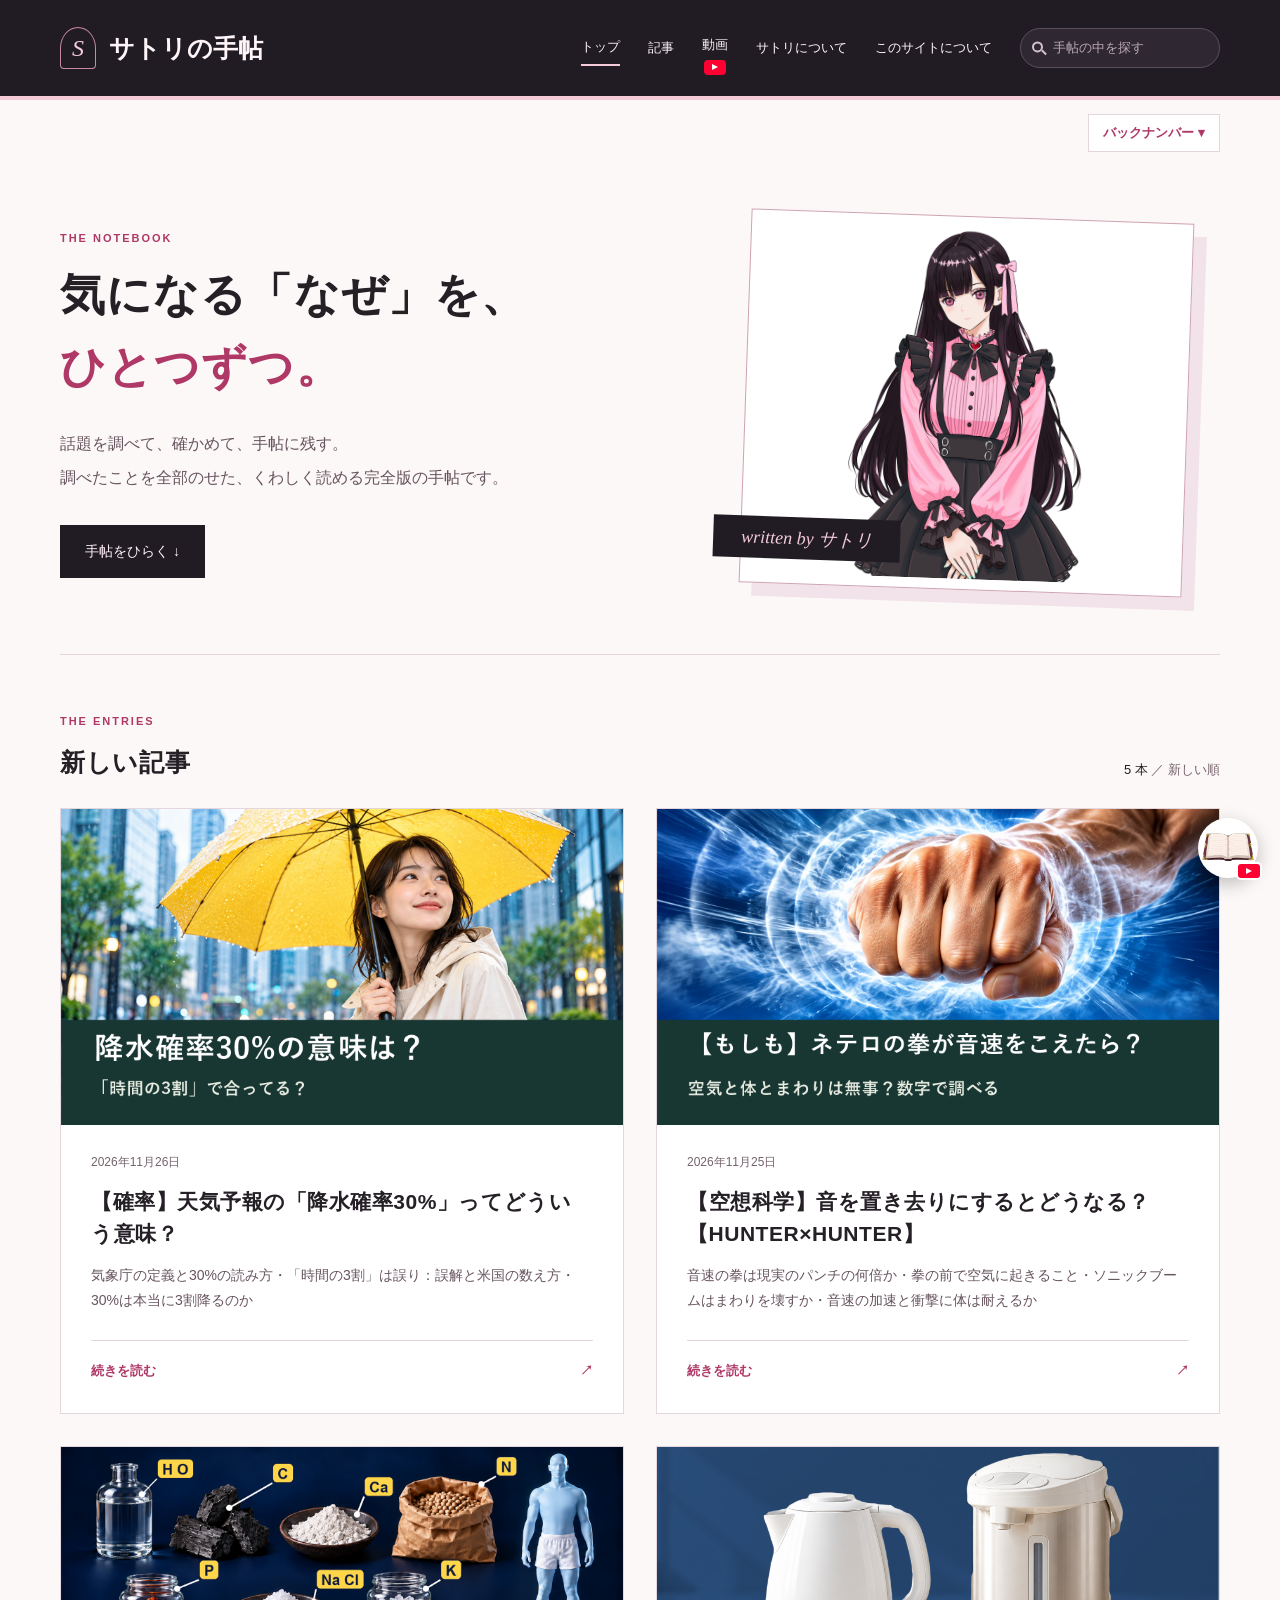
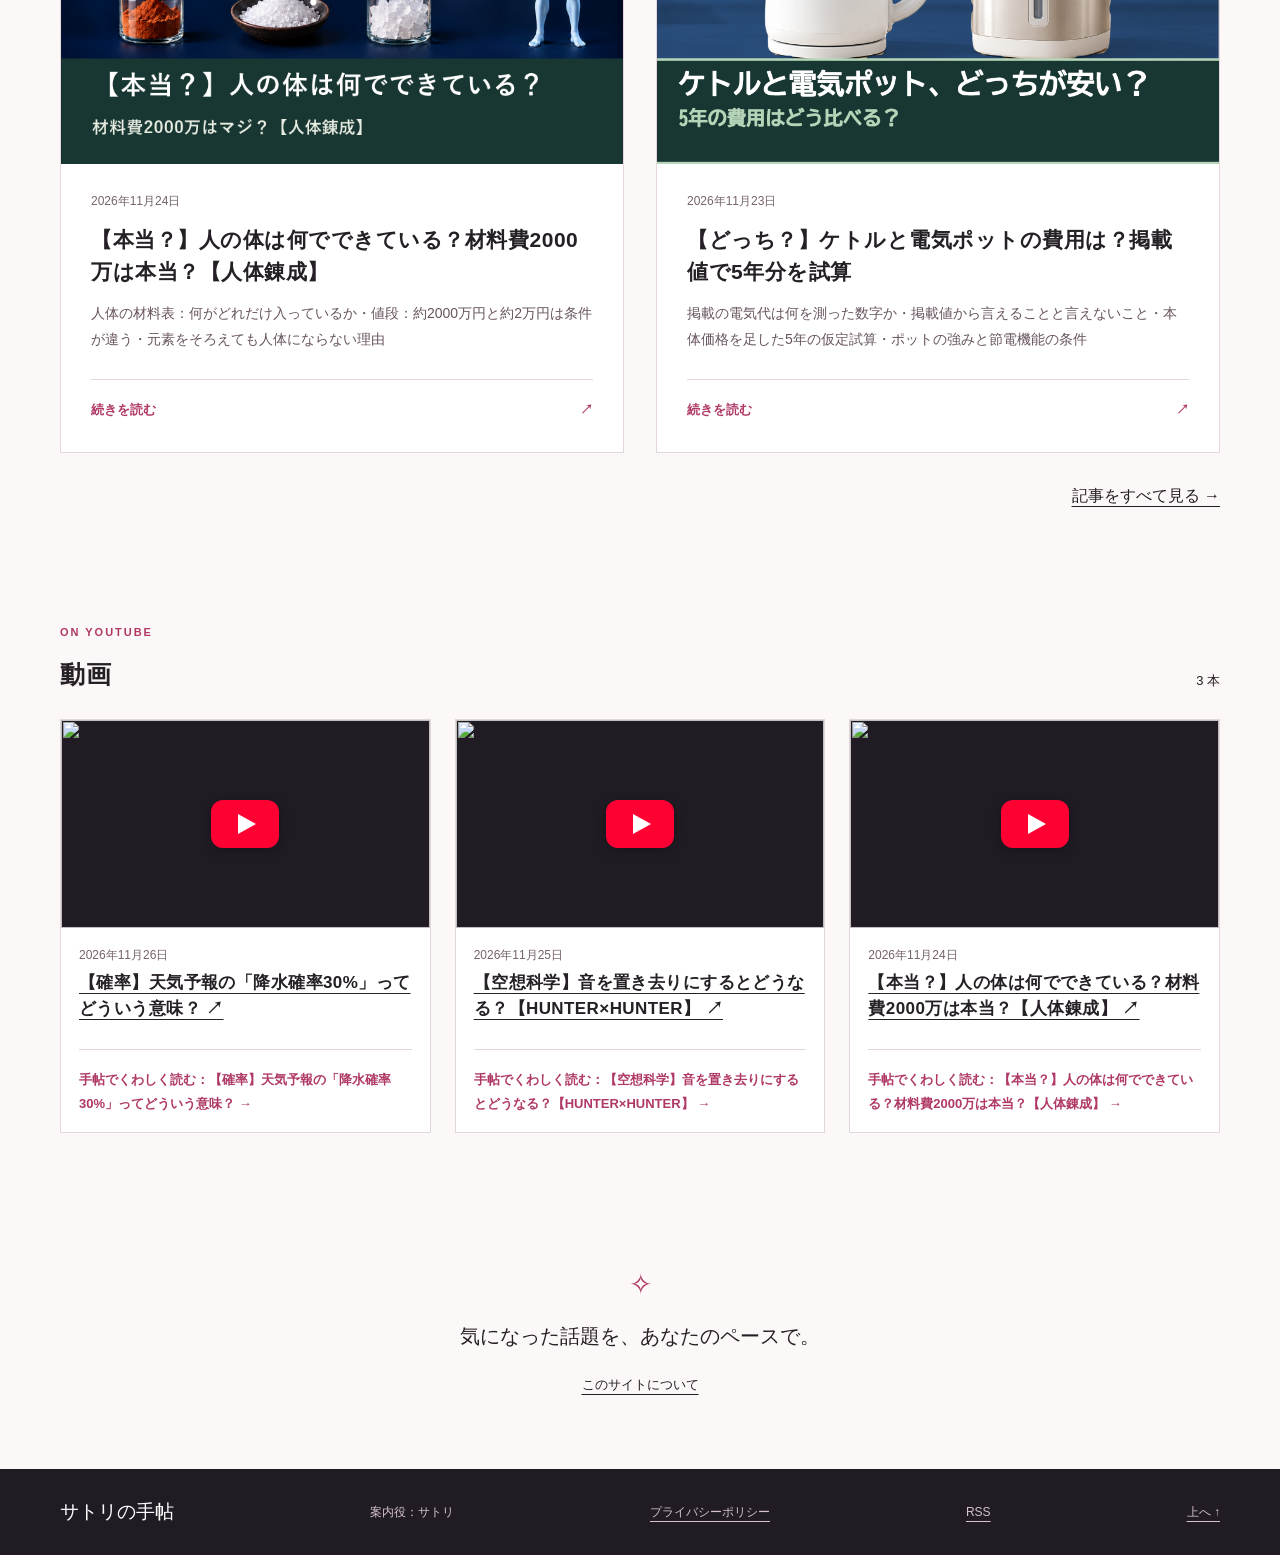
==== commit 66156341: "予約の公開（2026-11-26T17:00:00+09:00 からの姿）" ====
--- a/index.html
+++ b/index.html
@@ -8,12 +8,12 @@
 <main id="main" class="wrap page-top">
 <div class="blk blk-hero"><section class="hero"><div><p class="eyebrow">THE NOTEBOOK</p><h1><span>気になる「なぜ」を、</span><br><em>ひとつずつ。</em></h1><p class="lead">話題を調べて、確かめて、手帖に残す。<br>調べたことを全部のせた、くわしく読める完全版の手帖です。</p><a class="button" href="#b2">手帖をひらく ↓</a></div><div class="hero-portrait"><div class="crop crop-hero"><img src="img/立ち絵.png" alt="サトリの立ち絵" style="object-position:50% 0%;"></div><span class="ribbon">written by サトリ</span></div></section>
 </div>
-<div class="blk blk-entries"><section class="entries"><div class="section-title"><div><p class="eyebrow">THE ENTRIES</p><h2>新しい記事</h2></div><p>4 本 <span class="muted">／ 新しい順</span></p></div><div class="entry-grid" style="--cols:2">
-<article class="entry"><a class="entry-cover" tabindex="-1" aria-hidden="true" href="posts/book_b0c9ef9f4188db8a36b578b2.html"><img src="posts/book_b0c9ef9f4188db8a36b578b2/サムネ.png" alt="" loading="lazy"></a><div class="entry-body"><p class="meta">2026年11月25日</p><h3><a href="posts/book_b0c9ef9f4188db8a36b578b2.html">【空想科学】音を置き去りにするとどうなる？【HUNTER×HUNTER】</a></h3><p>音速の拳は現実のパンチの何倍か・拳の前で空気に起きること・ソニックブームはまわりを壊すか・音速の加速と衝撃に体は耐えるか</p><a class="read-more" href="posts/book_b0c9ef9f4188db8a36b578b2.html">続きを読む <span aria-hidden="true">↗</span><span class="sr-only">：【空想科学】音を置き去りにするとどうなる？【HUNTER×HUNTER】</span></a></div></article><article class="entry"><a class="entry-cover" tabindex="-1" aria-hidden="true" href="posts/book_7f56cead18327aa93ce28fea.html"><img src="posts/book_7f56cead18327aa93ce28fea/サムネ.png" alt="" loading="lazy"></a><div class="entry-body"><p class="meta">2026年11月24日</p><h3><a href="posts/book_7f56cead18327aa93ce28fea.html">【本当？】人の体は何でできている？材料費2000万は本当？【人体錬成】</a></h3><p>人体の材料表：何がどれだけ入っているか・値段：約2000万円と約2万円は条件が違う・元素をそろえても人体にならない理由</p><a class="read-more" href="posts/book_7f56cead18327aa93ce28fea.html">続きを読む <span aria-hidden="true">↗</span><span class="sr-only">：【本当？】人の体は何でできている？材料費2000万は本当？【人体錬成】</span></a></div></article><article class="entry"><a class="entry-cover" tabindex="-1" aria-hidden="true" href="posts/book_0432e59c4cd377e5d4e6834d.html"><img src="posts/book_0432e59c4cd377e5d4e6834d/サムネ.png" alt="" loading="lazy"></a><div class="entry-body"><p class="meta">2026年11月23日</p><h3><a href="posts/book_0432e59c4cd377e5d4e6834d.html">【どっち？】ケトルと電気ポットの費用は？掲載値で5年分を試算</a></h3><p>掲載の電気代は何を測った数字か・掲載値から言えることと言えないこと・本体価格を足した5年の仮定試算・ポットの強みと節電機能の条件</p><a class="read-more" href="posts/book_0432e59c4cd377e5d4e6834d.html">続きを読む <span aria-hidden="true">↗</span><span class="sr-only">：【どっち？】ケトルと電気ポットの費用は？掲載値で5年分を試算</span></a></div></article><article class="entry"><a class="entry-cover" tabindex="-1" aria-hidden="true" href="posts/book_2d769829453aa915349374d4.html"><img src="posts/book_2d769829453aa915349374d4/サムネ.png" alt="" loading="lazy"></a><div class="entry-body"><p class="meta">2026年11月22日</p><h3><a href="posts/book_2d769829453aa915349374d4.html">【なぜ？】動物は汚い水を飲める？胃酸・免疫・水選びの守りと限界</a></h3><p>「平気そう」に見えるだけの理由・胃酸の関所と、免疫の慣れという仮説・汚い水を避け、井戸を掘る行動・水の中の生き物は大丈夫か・人やペットに当てはめる前に</p><a class="read-more" href="posts/book_2d769829453aa915349374d4.html">続きを読む <span aria-hidden="true">↗</span><span class="sr-only">：【なぜ？】動物は汚い水を飲める？胃酸・免疫・水選びの守りと限界</span></a></div></article>
-</div></section>
+<div class="blk blk-entries"><section class="entries"><div class="section-title"><div><p class="eyebrow">THE ENTRIES</p><h2>新しい記事</h2></div><p>5 本 <span class="muted">／ 新しい順</span></p></div><div class="entry-grid" style="--cols:2">
+<article class="entry"><a class="entry-cover" tabindex="-1" aria-hidden="true" href="posts/book_5fbe4a9178ad31829bd52b7c.html"><img src="posts/book_5fbe4a9178ad31829bd52b7c/サムネ.png" alt="" loading="lazy"></a><div class="entry-body"><p class="meta">2026年11月26日</p><h3><a href="posts/book_5fbe4a9178ad31829bd52b7c.html">【確率】天気予報の「降水確率30%」ってどういう意味？</a></h3><p>気象庁の定義と30%の読み方・「時間の3割」は誤り：誤解と米国の数え方・30%は本当に3割降るのか</p><a class="read-more" href="posts/book_5fbe4a9178ad31829bd52b7c.html">続きを読む <span aria-hidden="true">↗</span><span class="sr-only">：【確率】天気予報の「降水確率30%」ってどういう意味？</span></a></div></article><article class="entry"><a class="entry-cover" tabindex="-1" aria-hidden="true" href="posts/book_b0c9ef9f4188db8a36b578b2.html"><img src="posts/book_b0c9ef9f4188db8a36b578b2/サムネ.png" alt="" loading="lazy"></a><div class="entry-body"><p class="meta">2026年11月25日</p><h3><a href="posts/book_b0c9ef9f4188db8a36b578b2.html">【空想科学】音を置き去りにするとどうなる？【HUNTER×HUNTER】</a></h3><p>音速の拳は現実のパンチの何倍か・拳の前で空気に起きること・ソニックブームはまわりを壊すか・音速の加速と衝撃に体は耐えるか</p><a class="read-more" href="posts/book_b0c9ef9f4188db8a36b578b2.html">続きを読む <span aria-hidden="true">↗</span><span class="sr-only">：【空想科学】音を置き去りにするとどうなる？【HUNTER×HUNTER】</span></a></div></article><article class="entry"><a class="entry-cover" tabindex="-1" aria-hidden="true" href="posts/book_7f56cead18327aa93ce28fea.html"><img src="posts/book_7f56cead18327aa93ce28fea/サムネ.png" alt="" loading="lazy"></a><div class="entry-body"><p class="meta">2026年11月24日</p><h3><a href="posts/book_7f56cead18327aa93ce28fea.html">【本当？】人の体は何でできている？材料費2000万は本当？【人体錬成】</a></h3><p>人体の材料表：何がどれだけ入っているか・値段：約2000万円と約2万円は条件が違う・元素をそろえても人体にならない理由</p><a class="read-more" href="posts/book_7f56cead18327aa93ce28fea.html">続きを読む <span aria-hidden="true">↗</span><span class="sr-only">：【本当？】人の体は何でできている？材料費2000万は本当？【人体錬成】</span></a></div></article><article class="entry"><a class="entry-cover" tabindex="-1" aria-hidden="true" href="posts/book_0432e59c4cd377e5d4e6834d.html"><img src="posts/book_0432e59c4cd377e5d4e6834d/サムネ.png" alt="" loading="lazy"></a><div class="entry-body"><p class="meta">2026年11月23日</p><h3><a href="posts/book_0432e59c4cd377e5d4e6834d.html">【どっち？】ケトルと電気ポットの費用は？掲載値で5年分を試算</a></h3><p>掲載の電気代は何を測った数字か・掲載値から言えることと言えないこと・本体価格を足した5年の仮定試算・ポットの強みと節電機能の条件</p><a class="read-more" href="posts/book_0432e59c4cd377e5d4e6834d.html">続きを読む <span aria-hidden="true">↗</span><span class="sr-only">：【どっち？】ケトルと電気ポットの費用は？掲載値で5年分を試算</span></a></div></article>
+</div><p class="more"><a href="list.html">記事をすべて見る →</a></p></section>
 </div>
 <div class="blk blk-videos"><section class="videos"><div class="section-title"><div><p class="eyebrow">ON YOUTUBE</p><h2>動画</h2></div><p>3 本</p></div><div class="video-grid">
-<article class="video"><a class="video-thumb" href="https://www.youtube.com/watch?v=bSCeOVOtTiI" rel="noopener noreferrer"><img src="https://i.ytimg.com/vi/bSCeOVOtTiI/hqdefault.jpg" alt="" loading="lazy"><span class="play" aria-hidden="true">▶</span></a><div class="video-body"><p class="meta">2026年11月26日</p><h3><a href="https://www.youtube.com/watch?v=bSCeOVOtTiI" rel="noopener noreferrer">【確率】天気予報の「降水確率30%」ってどういう意味？ ↗</a></h3></div></article><article class="video"><a class="video-thumb" href="https://www.youtube.com/watch?v=ZWJDQyQDQQk" rel="noopener noreferrer"><img src="https://i.ytimg.com/vi/ZWJDQyQDQQk/hqdefault.jpg" alt="" loading="lazy"><span class="play" aria-hidden="true">▶</span></a><div class="video-body"><p class="meta">2026年11月25日</p><h3><a href="https://www.youtube.com/watch?v=ZWJDQyQDQQk" rel="noopener noreferrer">【空想科学】音を置き去りにするとどうなる？【HUNTER×HUNTER】 ↗</a></h3><a class="read-more" href="posts/book_b0c9ef9f4188db8a36b578b2.html">手帖でくわしく読む：【空想科学】音を置き去りにするとどうなる？【HUNTER×HUNTER】 →</a></div></article><article class="video"><a class="video-thumb" href="https://www.youtube.com/watch?v=IkB9wvV4Lzw" rel="noopener noreferrer"><img src="https://i.ytimg.com/vi/IkB9wvV4Lzw/hqdefault.jpg" alt="" loading="lazy"><span class="play" aria-hidden="true">▶</span></a><div class="video-body"><p class="meta">2026年11月24日</p><h3><a href="https://www.youtube.com/watch?v=IkB9wvV4Lzw" rel="noopener noreferrer">【本当？】人の体は何でできている？材料費2000万は本当？【人体錬成】 ↗</a></h3><a class="read-more" href="posts/book_7f56cead18327aa93ce28fea.html">手帖でくわしく読む：【本当？】人の体は何でできている？材料費2000万は本当？【人体錬成】 →</a></div></article>
+<article class="video"><a class="video-thumb" href="https://www.youtube.com/watch?v=bSCeOVOtTiI" rel="noopener noreferrer"><img src="https://i.ytimg.com/vi/bSCeOVOtTiI/hqdefault.jpg" alt="" loading="lazy"><span class="play" aria-hidden="true">▶</span></a><div class="video-body"><p class="meta">2026年11月26日</p><h3><a href="https://www.youtube.com/watch?v=bSCeOVOtTiI" rel="noopener noreferrer">【確率】天気予報の「降水確率30%」ってどういう意味？ ↗</a></h3><a class="read-more" href="posts/book_5fbe4a9178ad31829bd52b7c.html">手帖でくわしく読む：【確率】天気予報の「降水確率30%」ってどういう意味？ →</a></div></article><article class="video"><a class="video-thumb" href="https://www.youtube.com/watch?v=ZWJDQyQDQQk" rel="noopener noreferrer"><img src="https://i.ytimg.com/vi/ZWJDQyQDQQk/hqdefault.jpg" alt="" loading="lazy"><span class="play" aria-hidden="true">▶</span></a><div class="video-body"><p class="meta">2026年11月25日</p><h3><a href="https://www.youtube.com/watch?v=ZWJDQyQDQQk" rel="noopener noreferrer">【空想科学】音を置き去りにするとどうなる？【HUNTER×HUNTER】 ↗</a></h3><a class="read-more" href="posts/book_b0c9ef9f4188db8a36b578b2.html">手帖でくわしく読む：【空想科学】音を置き去りにするとどうなる？【HUNTER×HUNTER】 →</a></div></article><article class="video"><a class="video-thumb" href="https://www.youtube.com/watch?v=IkB9wvV4Lzw" rel="noopener noreferrer"><img src="https://i.ytimg.com/vi/IkB9wvV4Lzw/hqdefault.jpg" alt="" loading="lazy"><span class="play" aria-hidden="true">▶</span></a><div class="video-body"><p class="meta">2026年11月24日</p><h3><a href="https://www.youtube.com/watch?v=IkB9wvV4Lzw" rel="noopener noreferrer">【本当？】人の体は何でできている？材料費2000万は本当？【人体錬成】 ↗</a></h3><a class="read-more" href="posts/book_7f56cead18327aa93ce28fea.html">手帖でくわしく読む：【本当？】人の体は何でできている？材料費2000万は本当？【人体錬成】 →</a></div></article>
 </div></section>
 </div>
 <div class="blk blk-closing"><aside class="closing"><span aria-hidden="true">✧</span><p>気になった話題を、あなたのペースで。</p><a href="site.html">このサイトについて</a></aside>
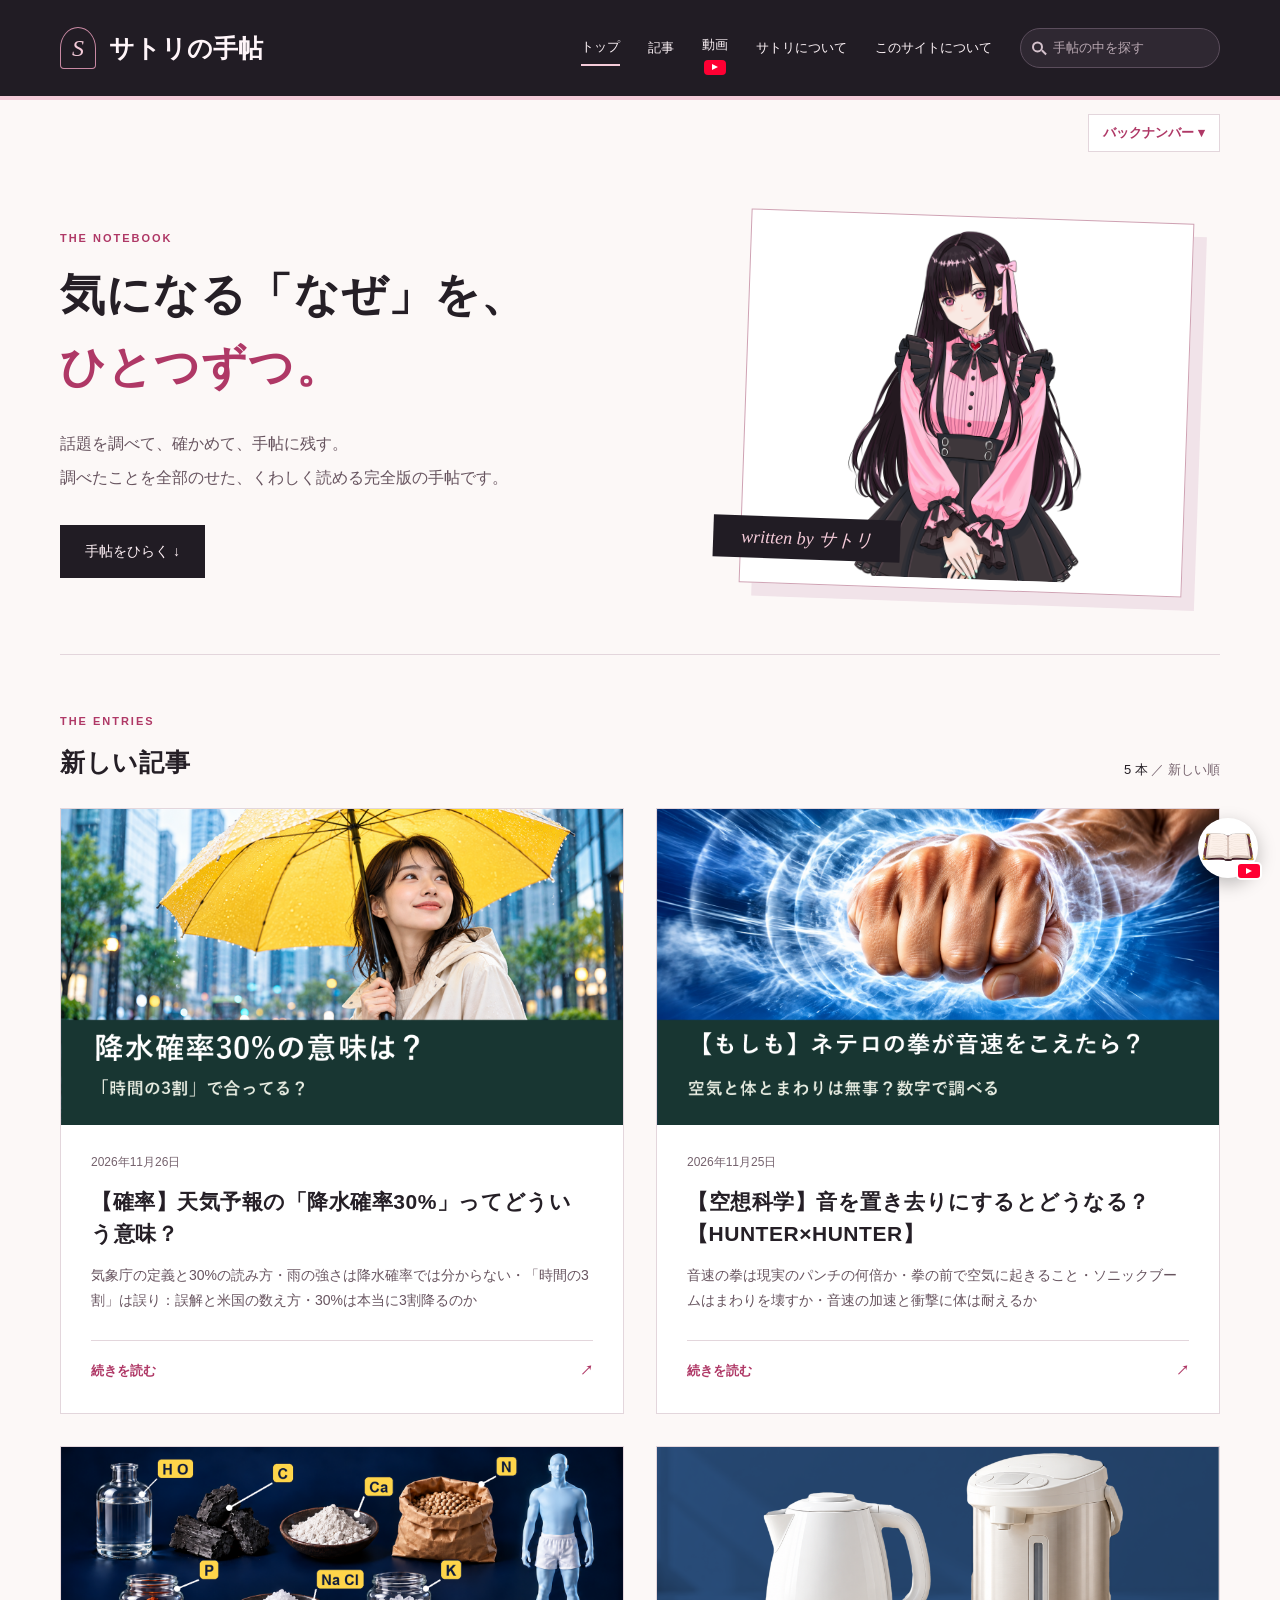
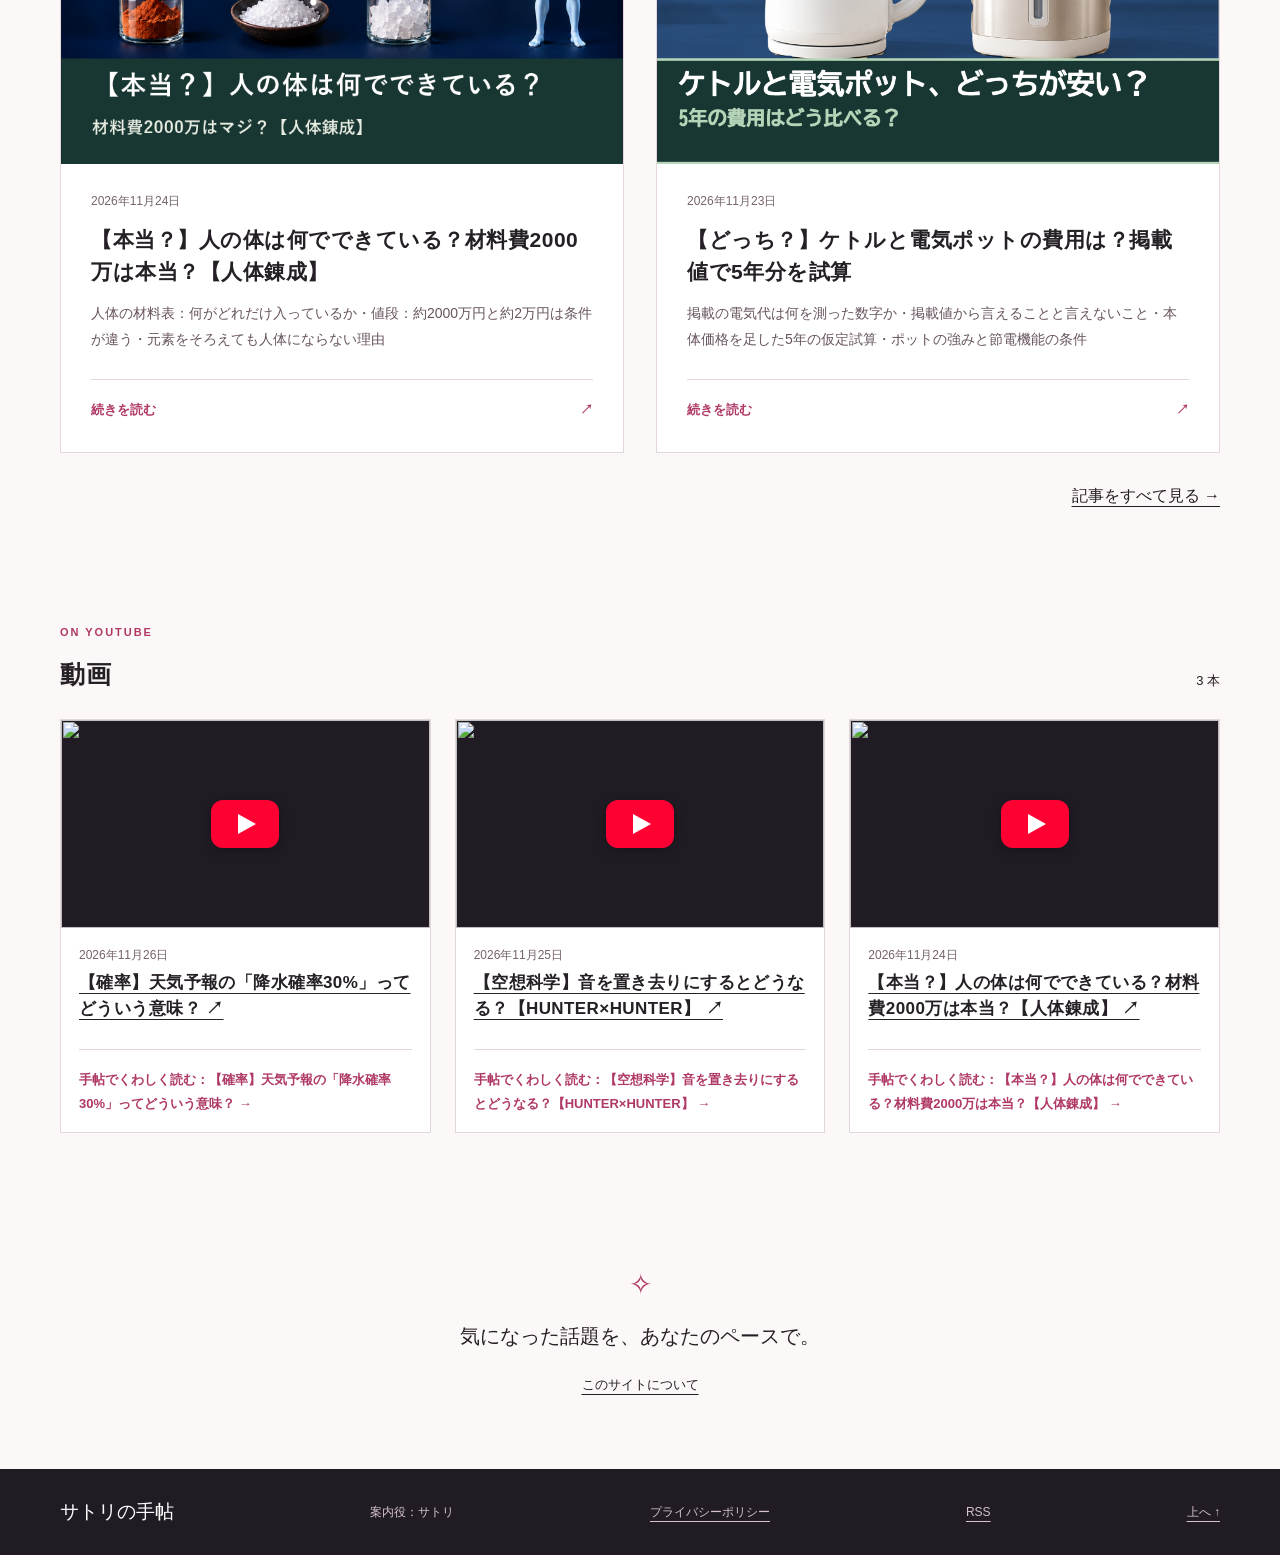
==== commit 6a7c6f8b: "サトリの手帖を公開する（2026年11月27日 0:02）" ====
--- a/index.html
+++ b/index.html
@@ -9,7 +9,7 @@
 <div class="blk blk-hero"><section class="hero"><div><p class="eyebrow">THE NOTEBOOK</p><h1><span>気になる「なぜ」を、</span><br><em>ひとつずつ。</em></h1><p class="lead">話題を調べて、確かめて、手帖に残す。<br>調べたことを全部のせた、くわしく読める完全版の手帖です。</p><a class="button" href="#b2">手帖をひらく ↓</a></div><div class="hero-portrait"><div class="crop crop-hero"><img src="img/立ち絵.png" alt="サトリの立ち絵" style="object-position:50% 0%;"></div><span class="ribbon">written by サトリ</span></div></section>
 </div>
 <div class="blk blk-entries"><section class="entries"><div class="section-title"><div><p class="eyebrow">THE ENTRIES</p><h2>新しい記事</h2></div><p>5 本 <span class="muted">／ 新しい順</span></p></div><div class="entry-grid" style="--cols:2">
-<article class="entry"><a class="entry-cover" tabindex="-1" aria-hidden="true" href="posts/book_5fbe4a9178ad31829bd52b7c.html"><img src="posts/book_5fbe4a9178ad31829bd52b7c/サムネ.png" alt="" loading="lazy"></a><div class="entry-body"><p class="meta">2026年11月26日</p><h3><a href="posts/book_5fbe4a9178ad31829bd52b7c.html">【確率】天気予報の「降水確率30%」ってどういう意味？</a></h3><p>気象庁の定義と30%の読み方・「時間の3割」は誤り：誤解と米国の数え方・30%は本当に3割降るのか</p><a class="read-more" href="posts/book_5fbe4a9178ad31829bd52b7c.html">続きを読む <span aria-hidden="true">↗</span><span class="sr-only">：【確率】天気予報の「降水確率30%」ってどういう意味？</span></a></div></article><article class="entry"><a class="entry-cover" tabindex="-1" aria-hidden="true" href="posts/book_b0c9ef9f4188db8a36b578b2.html"><img src="posts/book_b0c9ef9f4188db8a36b578b2/サムネ.png" alt="" loading="lazy"></a><div class="entry-body"><p class="meta">2026年11月25日</p><h3><a href="posts/book_b0c9ef9f4188db8a36b578b2.html">【空想科学】音を置き去りにするとどうなる？【HUNTER×HUNTER】</a></h3><p>音速の拳は現実のパンチの何倍か・拳の前で空気に起きること・ソニックブームはまわりを壊すか・音速の加速と衝撃に体は耐えるか</p><a class="read-more" href="posts/book_b0c9ef9f4188db8a36b578b2.html">続きを読む <span aria-hidden="true">↗</span><span class="sr-only">：【空想科学】音を置き去りにするとどうなる？【HUNTER×HUNTER】</span></a></div></article><article class="entry"><a class="entry-cover" tabindex="-1" aria-hidden="true" href="posts/book_7f56cead18327aa93ce28fea.html"><img src="posts/book_7f56cead18327aa93ce28fea/サムネ.png" alt="" loading="lazy"></a><div class="entry-body"><p class="meta">2026年11月24日</p><h3><a href="posts/book_7f56cead18327aa93ce28fea.html">【本当？】人の体は何でできている？材料費2000万は本当？【人体錬成】</a></h3><p>人体の材料表：何がどれだけ入っているか・値段：約2000万円と約2万円は条件が違う・元素をそろえても人体にならない理由</p><a class="read-more" href="posts/book_7f56cead18327aa93ce28fea.html">続きを読む <span aria-hidden="true">↗</span><span class="sr-only">：【本当？】人の体は何でできている？材料費2000万は本当？【人体錬成】</span></a></div></article><article class="entry"><a class="entry-cover" tabindex="-1" aria-hidden="true" href="posts/book_0432e59c4cd377e5d4e6834d.html"><img src="posts/book_0432e59c4cd377e5d4e6834d/サムネ.png" alt="" loading="lazy"></a><div class="entry-body"><p class="meta">2026年11月23日</p><h3><a href="posts/book_0432e59c4cd377e5d4e6834d.html">【どっち？】ケトルと電気ポットの費用は？掲載値で5年分を試算</a></h3><p>掲載の電気代は何を測った数字か・掲載値から言えることと言えないこと・本体価格を足した5年の仮定試算・ポットの強みと節電機能の条件</p><a class="read-more" href="posts/book_0432e59c4cd377e5d4e6834d.html">続きを読む <span aria-hidden="true">↗</span><span class="sr-only">：【どっち？】ケトルと電気ポットの費用は？掲載値で5年分を試算</span></a></div></article>
+<article class="entry"><a class="entry-cover" tabindex="-1" aria-hidden="true" href="posts/book_5fbe4a9178ad31829bd52b7c.html"><img src="posts/book_5fbe4a9178ad31829bd52b7c/サムネ.png" alt="" loading="lazy"></a><div class="entry-body"><p class="meta">2026年11月26日</p><h3><a href="posts/book_5fbe4a9178ad31829bd52b7c.html">【確率】天気予報の「降水確率30%」ってどういう意味？</a></h3><p>気象庁の定義と30%の読み方・雨の強さは降水確率では分からない・「時間の3割」は誤り：誤解と米国の数え方・30%は本当に3割降るのか</p><a class="read-more" href="posts/book_5fbe4a9178ad31829bd52b7c.html">続きを読む <span aria-hidden="true">↗</span><span class="sr-only">：【確率】天気予報の「降水確率30%」ってどういう意味？</span></a></div></article><article class="entry"><a class="entry-cover" tabindex="-1" aria-hidden="true" href="posts/book_b0c9ef9f4188db8a36b578b2.html"><img src="posts/book_b0c9ef9f4188db8a36b578b2/サムネ.png" alt="" loading="lazy"></a><div class="entry-body"><p class="meta">2026年11月25日</p><h3><a href="posts/book_b0c9ef9f4188db8a36b578b2.html">【空想科学】音を置き去りにするとどうなる？【HUNTER×HUNTER】</a></h3><p>音速の拳は現実のパンチの何倍か・拳の前で空気に起きること・ソニックブームはまわりを壊すか・音速の加速と衝撃に体は耐えるか</p><a class="read-more" href="posts/book_b0c9ef9f4188db8a36b578b2.html">続きを読む <span aria-hidden="true">↗</span><span class="sr-only">：【空想科学】音を置き去りにするとどうなる？【HUNTER×HUNTER】</span></a></div></article><article class="entry"><a class="entry-cover" tabindex="-1" aria-hidden="true" href="posts/book_7f56cead18327aa93ce28fea.html"><img src="posts/book_7f56cead18327aa93ce28fea/サムネ.png" alt="" loading="lazy"></a><div class="entry-body"><p class="meta">2026年11月24日</p><h3><a href="posts/book_7f56cead18327aa93ce28fea.html">【本当？】人の体は何でできている？材料費2000万は本当？【人体錬成】</a></h3><p>人体の材料表：何がどれだけ入っているか・値段：約2000万円と約2万円は条件が違う・元素をそろえても人体にならない理由</p><a class="read-more" href="posts/book_7f56cead18327aa93ce28fea.html">続きを読む <span aria-hidden="true">↗</span><span class="sr-only">：【本当？】人の体は何でできている？材料費2000万は本当？【人体錬成】</span></a></div></article><article class="entry"><a class="entry-cover" tabindex="-1" aria-hidden="true" href="posts/book_0432e59c4cd377e5d4e6834d.html"><img src="posts/book_0432e59c4cd377e5d4e6834d/サムネ.png" alt="" loading="lazy"></a><div class="entry-body"><p class="meta">2026年11月23日</p><h3><a href="posts/book_0432e59c4cd377e5d4e6834d.html">【どっち？】ケトルと電気ポットの費用は？掲載値で5年分を試算</a></h3><p>掲載の電気代は何を測った数字か・掲載値から言えることと言えないこと・本体価格を足した5年の仮定試算・ポットの強みと節電機能の条件</p><a class="read-more" href="posts/book_0432e59c4cd377e5d4e6834d.html">続きを読む <span aria-hidden="true">↗</span><span class="sr-only">：【どっち？】ケトルと電気ポットの費用は？掲載値で5年分を試算</span></a></div></article>
 </div><p class="more"><a href="list.html">記事をすべて見る →</a></p></section>
 </div>
 <div class="blk blk-videos"><section class="videos"><div class="section-title"><div><p class="eyebrow">ON YOUTUBE</p><h2>動画</h2></div><p>3 本</p></div><div class="video-grid">
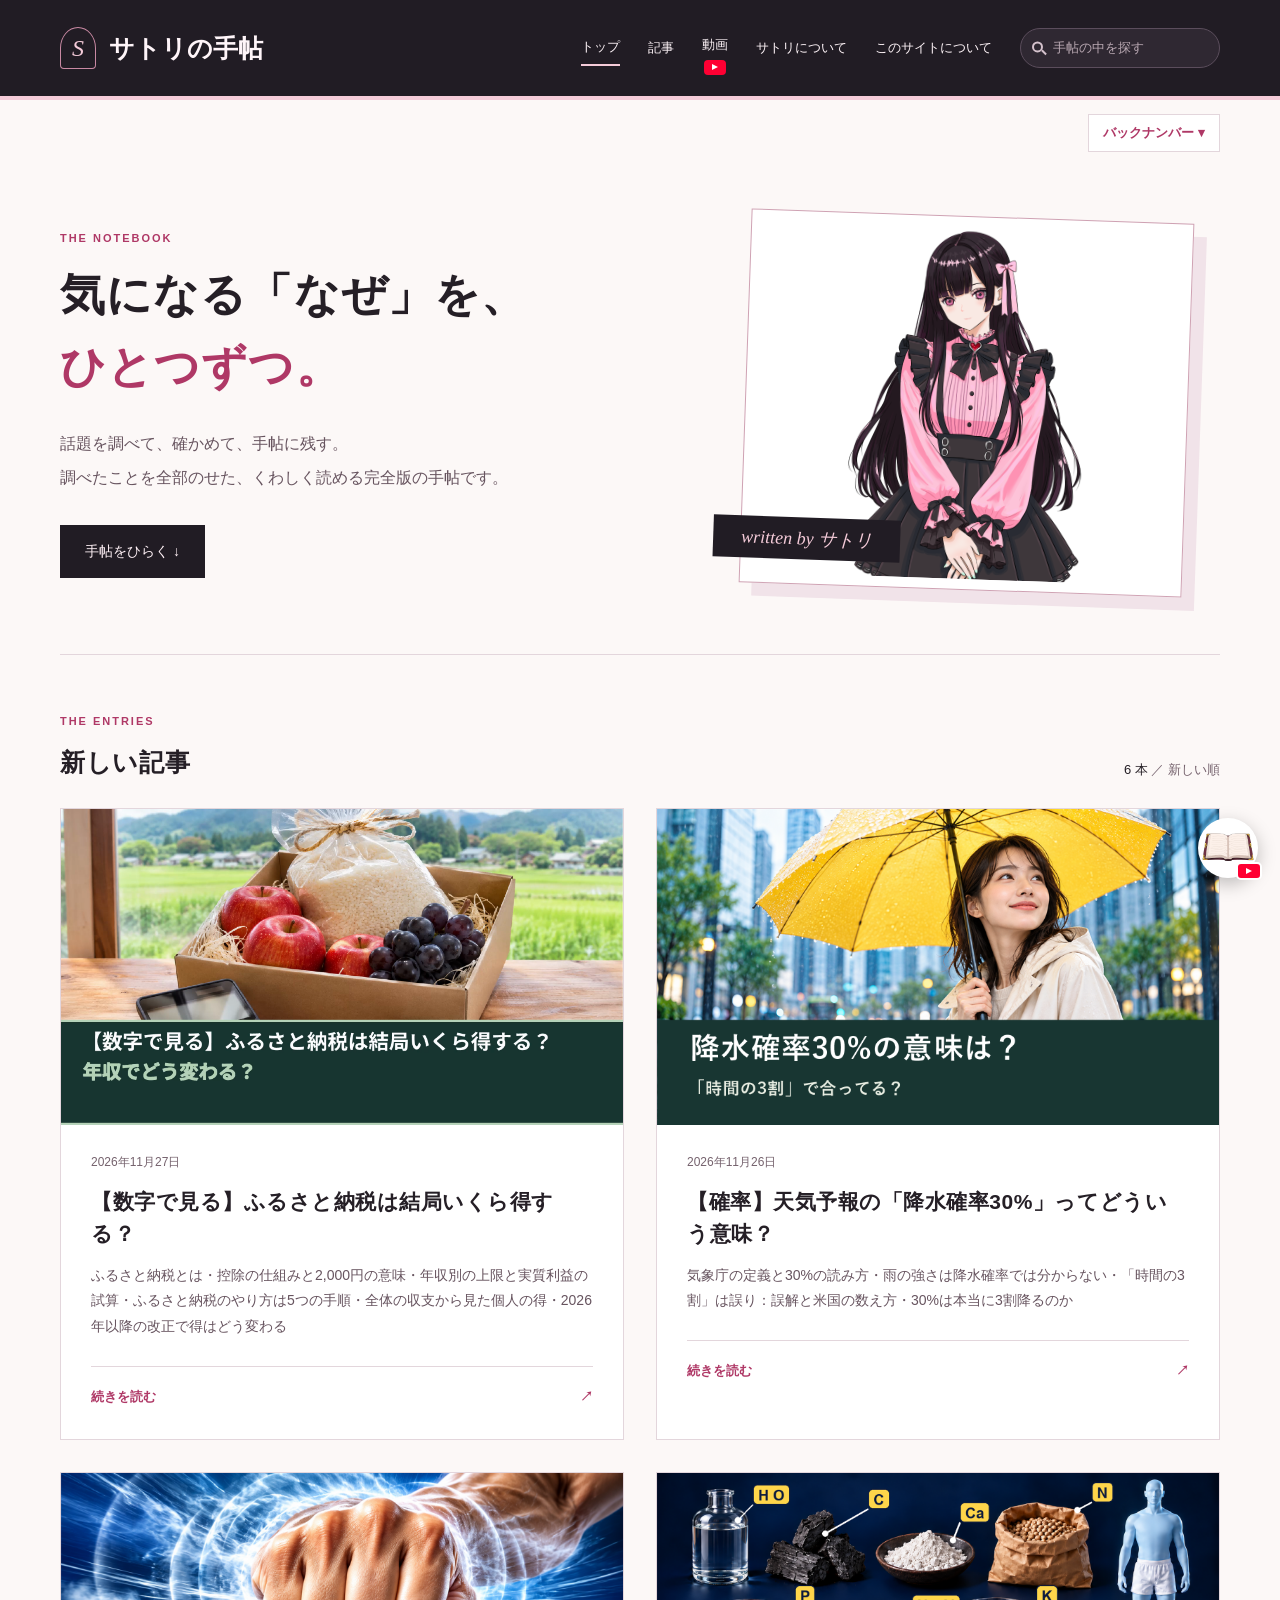
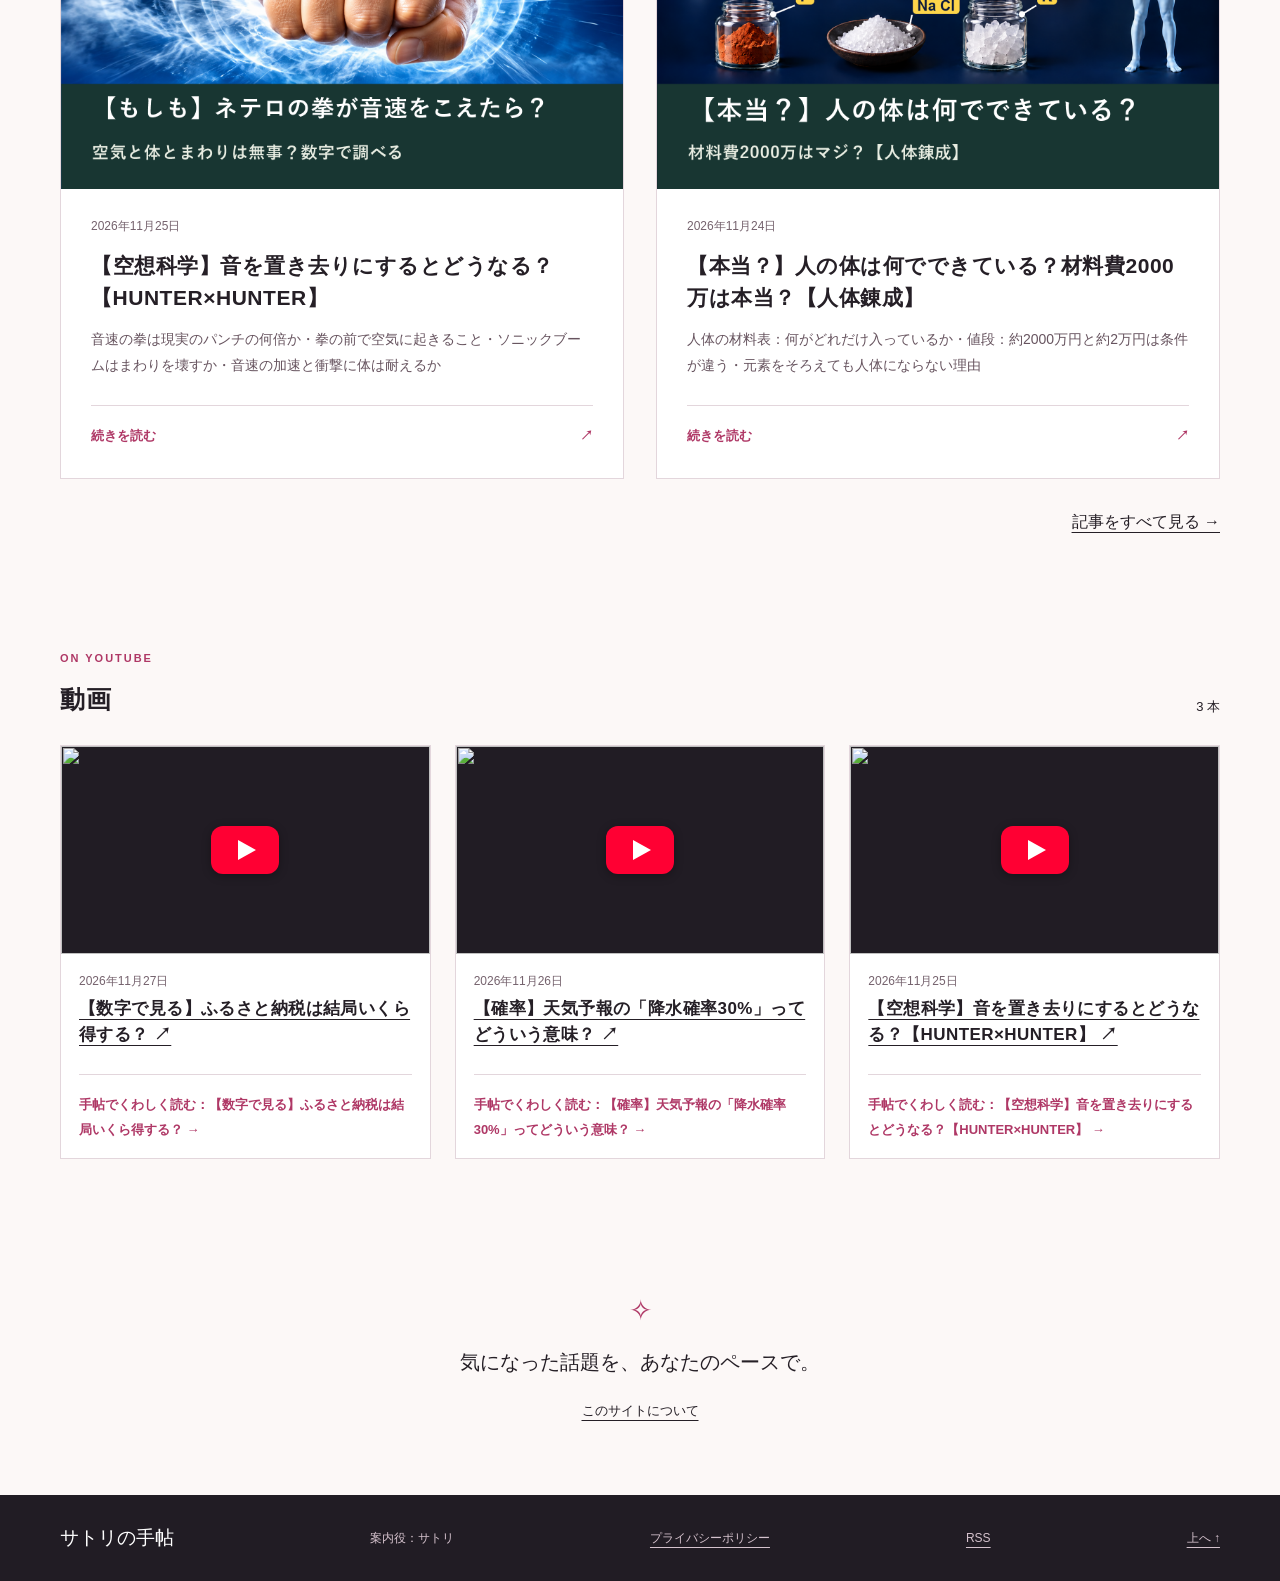
==== commit 34383b67: "予約の公開（2026-11-27T17:00:00+09:00 からの姿）" ====
--- a/index.html
+++ b/index.html
@@ -8,12 +8,12 @@
 <main id="main" class="wrap page-top">
 <div class="blk blk-hero"><section class="hero"><div><p class="eyebrow">THE NOTEBOOK</p><h1><span>気になる「なぜ」を、</span><br><em>ひとつずつ。</em></h1><p class="lead">話題を調べて、確かめて、手帖に残す。<br>調べたことを全部のせた、くわしく読める完全版の手帖です。</p><a class="button" href="#b2">手帖をひらく ↓</a></div><div class="hero-portrait"><div class="crop crop-hero"><img src="img/立ち絵.png" alt="サトリの立ち絵" style="object-position:50% 0%;"></div><span class="ribbon">written by サトリ</span></div></section>
 </div>
-<div class="blk blk-entries"><section class="entries"><div class="section-title"><div><p class="eyebrow">THE ENTRIES</p><h2>新しい記事</h2></div><p>5 本 <span class="muted">／ 新しい順</span></p></div><div class="entry-grid" style="--cols:2">
-<article class="entry"><a class="entry-cover" tabindex="-1" aria-hidden="true" href="posts/book_5fbe4a9178ad31829bd52b7c.html"><img src="posts/book_5fbe4a9178ad31829bd52b7c/サムネ.png" alt="" loading="lazy"></a><div class="entry-body"><p class="meta">2026年11月26日</p><h3><a href="posts/book_5fbe4a9178ad31829bd52b7c.html">【確率】天気予報の「降水確率30%」ってどういう意味？</a></h3><p>気象庁の定義と30%の読み方・雨の強さは降水確率では分からない・「時間の3割」は誤り：誤解と米国の数え方・30%は本当に3割降るのか</p><a class="read-more" href="posts/book_5fbe4a9178ad31829bd52b7c.html">続きを読む <span aria-hidden="true">↗</span><span class="sr-only">：【確率】天気予報の「降水確率30%」ってどういう意味？</span></a></div></article><article class="entry"><a class="entry-cover" tabindex="-1" aria-hidden="true" href="posts/book_b0c9ef9f4188db8a36b578b2.html"><img src="posts/book_b0c9ef9f4188db8a36b578b2/サムネ.png" alt="" loading="lazy"></a><div class="entry-body"><p class="meta">2026年11月25日</p><h3><a href="posts/book_b0c9ef9f4188db8a36b578b2.html">【空想科学】音を置き去りにするとどうなる？【HUNTER×HUNTER】</a></h3><p>音速の拳は現実のパンチの何倍か・拳の前で空気に起きること・ソニックブームはまわりを壊すか・音速の加速と衝撃に体は耐えるか</p><a class="read-more" href="posts/book_b0c9ef9f4188db8a36b578b2.html">続きを読む <span aria-hidden="true">↗</span><span class="sr-only">：【空想科学】音を置き去りにするとどうなる？【HUNTER×HUNTER】</span></a></div></article><article class="entry"><a class="entry-cover" tabindex="-1" aria-hidden="true" href="posts/book_7f56cead18327aa93ce28fea.html"><img src="posts/book_7f56cead18327aa93ce28fea/サムネ.png" alt="" loading="lazy"></a><div class="entry-body"><p class="meta">2026年11月24日</p><h3><a href="posts/book_7f56cead18327aa93ce28fea.html">【本当？】人の体は何でできている？材料費2000万は本当？【人体錬成】</a></h3><p>人体の材料表：何がどれだけ入っているか・値段：約2000万円と約2万円は条件が違う・元素をそろえても人体にならない理由</p><a class="read-more" href="posts/book_7f56cead18327aa93ce28fea.html">続きを読む <span aria-hidden="true">↗</span><span class="sr-only">：【本当？】人の体は何でできている？材料費2000万は本当？【人体錬成】</span></a></div></article><article class="entry"><a class="entry-cover" tabindex="-1" aria-hidden="true" href="posts/book_0432e59c4cd377e5d4e6834d.html"><img src="posts/book_0432e59c4cd377e5d4e6834d/サムネ.png" alt="" loading="lazy"></a><div class="entry-body"><p class="meta">2026年11月23日</p><h3><a href="posts/book_0432e59c4cd377e5d4e6834d.html">【どっち？】ケトルと電気ポットの費用は？掲載値で5年分を試算</a></h3><p>掲載の電気代は何を測った数字か・掲載値から言えることと言えないこと・本体価格を足した5年の仮定試算・ポットの強みと節電機能の条件</p><a class="read-more" href="posts/book_0432e59c4cd377e5d4e6834d.html">続きを読む <span aria-hidden="true">↗</span><span class="sr-only">：【どっち？】ケトルと電気ポットの費用は？掲載値で5年分を試算</span></a></div></article>
+<div class="blk blk-entries"><section class="entries"><div class="section-title"><div><p class="eyebrow">THE ENTRIES</p><h2>新しい記事</h2></div><p>6 本 <span class="muted">／ 新しい順</span></p></div><div class="entry-grid" style="--cols:2">
+<article class="entry"><a class="entry-cover" tabindex="-1" aria-hidden="true" href="posts/book_29f70aba4a07a1901f49b2ec.html"><img src="posts/book_29f70aba4a07a1901f49b2ec/サムネ.png" alt="" loading="lazy"></a><div class="entry-body"><p class="meta">2026年11月27日</p><h3><a href="posts/book_29f70aba4a07a1901f49b2ec.html">【数字で見る】ふるさと納税は結局いくら得する？</a></h3><p>ふるさと納税とは・控除の仕組みと2,000円の意味・年収別の上限と実質利益の試算・ふるさと納税のやり方は5つの手順・全体の収支から見た個人の得・2026年以降の改正で得はどう変わる</p><a class="read-more" href="posts/book_29f70aba4a07a1901f49b2ec.html">続きを読む <span aria-hidden="true">↗</span><span class="sr-only">：【数字で見る】ふるさと納税は結局いくら得する？</span></a></div></article><article class="entry"><a class="entry-cover" tabindex="-1" aria-hidden="true" href="posts/book_5fbe4a9178ad31829bd52b7c.html"><img src="posts/book_5fbe4a9178ad31829bd52b7c/サムネ.png" alt="" loading="lazy"></a><div class="entry-body"><p class="meta">2026年11月26日</p><h3><a href="posts/book_5fbe4a9178ad31829bd52b7c.html">【確率】天気予報の「降水確率30%」ってどういう意味？</a></h3><p>気象庁の定義と30%の読み方・雨の強さは降水確率では分からない・「時間の3割」は誤り：誤解と米国の数え方・30%は本当に3割降るのか</p><a class="read-more" href="posts/book_5fbe4a9178ad31829bd52b7c.html">続きを読む <span aria-hidden="true">↗</span><span class="sr-only">：【確率】天気予報の「降水確率30%」ってどういう意味？</span></a></div></article><article class="entry"><a class="entry-cover" tabindex="-1" aria-hidden="true" href="posts/book_b0c9ef9f4188db8a36b578b2.html"><img src="posts/book_b0c9ef9f4188db8a36b578b2/サムネ.png" alt="" loading="lazy"></a><div class="entry-body"><p class="meta">2026年11月25日</p><h3><a href="posts/book_b0c9ef9f4188db8a36b578b2.html">【空想科学】音を置き去りにするとどうなる？【HUNTER×HUNTER】</a></h3><p>音速の拳は現実のパンチの何倍か・拳の前で空気に起きること・ソニックブームはまわりを壊すか・音速の加速と衝撃に体は耐えるか</p><a class="read-more" href="posts/book_b0c9ef9f4188db8a36b578b2.html">続きを読む <span aria-hidden="true">↗</span><span class="sr-only">：【空想科学】音を置き去りにするとどうなる？【HUNTER×HUNTER】</span></a></div></article><article class="entry"><a class="entry-cover" tabindex="-1" aria-hidden="true" href="posts/book_7f56cead18327aa93ce28fea.html"><img src="posts/book_7f56cead18327aa93ce28fea/サムネ.png" alt="" loading="lazy"></a><div class="entry-body"><p class="meta">2026年11月24日</p><h3><a href="posts/book_7f56cead18327aa93ce28fea.html">【本当？】人の体は何でできている？材料費2000万は本当？【人体錬成】</a></h3><p>人体の材料表：何がどれだけ入っているか・値段：約2000万円と約2万円は条件が違う・元素をそろえても人体にならない理由</p><a class="read-more" href="posts/book_7f56cead18327aa93ce28fea.html">続きを読む <span aria-hidden="true">↗</span><span class="sr-only">：【本当？】人の体は何でできている？材料費2000万は本当？【人体錬成】</span></a></div></article>
 </div><p class="more"><a href="list.html">記事をすべて見る →</a></p></section>
 </div>
 <div class="blk blk-videos"><section class="videos"><div class="section-title"><div><p class="eyebrow">ON YOUTUBE</p><h2>動画</h2></div><p>3 本</p></div><div class="video-grid">
-<article class="video"><a class="video-thumb" href="https://www.youtube.com/watch?v=bSCeOVOtTiI" rel="noopener noreferrer"><img src="https://i.ytimg.com/vi/bSCeOVOtTiI/hqdefault.jpg" alt="" loading="lazy"><span class="play" aria-hidden="true">▶</span></a><div class="video-body"><p class="meta">2026年11月26日</p><h3><a href="https://www.youtube.com/watch?v=bSCeOVOtTiI" rel="noopener noreferrer">【確率】天気予報の「降水確率30%」ってどういう意味？ ↗</a></h3><a class="read-more" href="posts/book_5fbe4a9178ad31829bd52b7c.html">手帖でくわしく読む：【確率】天気予報の「降水確率30%」ってどういう意味？ →</a></div></article><article class="video"><a class="video-thumb" href="https://www.youtube.com/watch?v=ZWJDQyQDQQk" rel="noopener noreferrer"><img src="https://i.ytimg.com/vi/ZWJDQyQDQQk/hqdefault.jpg" alt="" loading="lazy"><span class="play" aria-hidden="true">▶</span></a><div class="video-body"><p class="meta">2026年11月25日</p><h3><a href="https://www.youtube.com/watch?v=ZWJDQyQDQQk" rel="noopener noreferrer">【空想科学】音を置き去りにするとどうなる？【HUNTER×HUNTER】 ↗</a></h3><a class="read-more" href="posts/book_b0c9ef9f4188db8a36b578b2.html">手帖でくわしく読む：【空想科学】音を置き去りにするとどうなる？【HUNTER×HUNTER】 →</a></div></article><article class="video"><a class="video-thumb" href="https://www.youtube.com/watch?v=IkB9wvV4Lzw" rel="noopener noreferrer"><img src="https://i.ytimg.com/vi/IkB9wvV4Lzw/hqdefault.jpg" alt="" loading="lazy"><span class="play" aria-hidden="true">▶</span></a><div class="video-body"><p class="meta">2026年11月24日</p><h3><a href="https://www.youtube.com/watch?v=IkB9wvV4Lzw" rel="noopener noreferrer">【本当？】人の体は何でできている？材料費2000万は本当？【人体錬成】 ↗</a></h3><a class="read-more" href="posts/book_7f56cead18327aa93ce28fea.html">手帖でくわしく読む：【本当？】人の体は何でできている？材料費2000万は本当？【人体錬成】 →</a></div></article>
+<article class="video"><a class="video-thumb" href="https://www.youtube.com/watch?v=QvfDTkXqo3E" rel="noopener noreferrer"><img src="https://i.ytimg.com/vi/QvfDTkXqo3E/hqdefault.jpg" alt="" loading="lazy"><span class="play" aria-hidden="true">▶</span></a><div class="video-body"><p class="meta">2026年11月27日</p><h3><a href="https://www.youtube.com/watch?v=QvfDTkXqo3E" rel="noopener noreferrer">【数字で見る】ふるさと納税は結局いくら得する？ ↗</a></h3><a class="read-more" href="posts/book_29f70aba4a07a1901f49b2ec.html">手帖でくわしく読む：【数字で見る】ふるさと納税は結局いくら得する？ →</a></div></article><article class="video"><a class="video-thumb" href="https://www.youtube.com/watch?v=bSCeOVOtTiI" rel="noopener noreferrer"><img src="https://i.ytimg.com/vi/bSCeOVOtTiI/hqdefault.jpg" alt="" loading="lazy"><span class="play" aria-hidden="true">▶</span></a><div class="video-body"><p class="meta">2026年11月26日</p><h3><a href="https://www.youtube.com/watch?v=bSCeOVOtTiI" rel="noopener noreferrer">【確率】天気予報の「降水確率30%」ってどういう意味？ ↗</a></h3><a class="read-more" href="posts/book_5fbe4a9178ad31829bd52b7c.html">手帖でくわしく読む：【確率】天気予報の「降水確率30%」ってどういう意味？ →</a></div></article><article class="video"><a class="video-thumb" href="https://www.youtube.com/watch?v=ZWJDQyQDQQk" rel="noopener noreferrer"><img src="https://i.ytimg.com/vi/ZWJDQyQDQQk/hqdefault.jpg" alt="" loading="lazy"><span class="play" aria-hidden="true">▶</span></a><div class="video-body"><p class="meta">2026年11月25日</p><h3><a href="https://www.youtube.com/watch?v=ZWJDQyQDQQk" rel="noopener noreferrer">【空想科学】音を置き去りにするとどうなる？【HUNTER×HUNTER】 ↗</a></h3><a class="read-more" href="posts/book_b0c9ef9f4188db8a36b578b2.html">手帖でくわしく読む：【空想科学】音を置き去りにするとどうなる？【HUNTER×HUNTER】 →</a></div></article>
 </div></section>
 </div>
 <div class="blk blk-closing"><aside class="closing"><span aria-hidden="true">✧</span><p>気になった話題を、あなたのペースで。</p><a href="site.html">このサイトについて</a></aside>
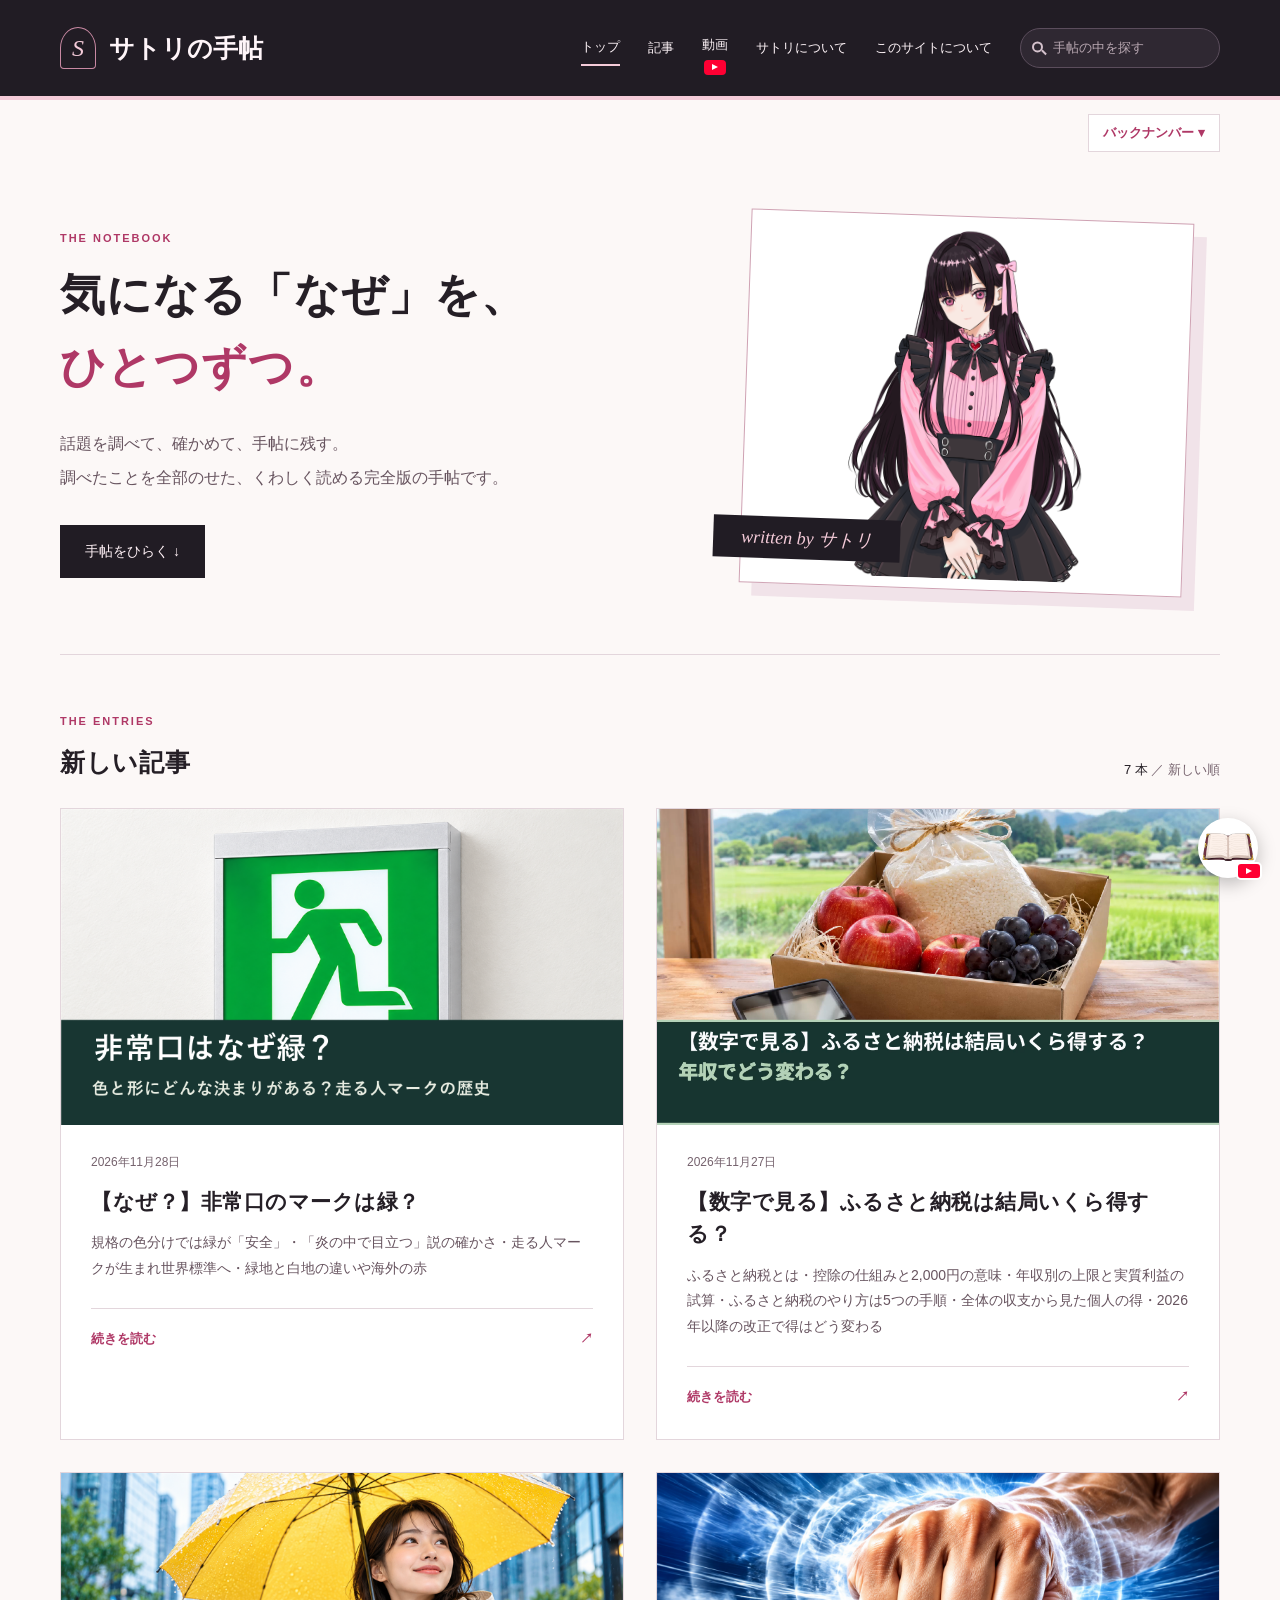
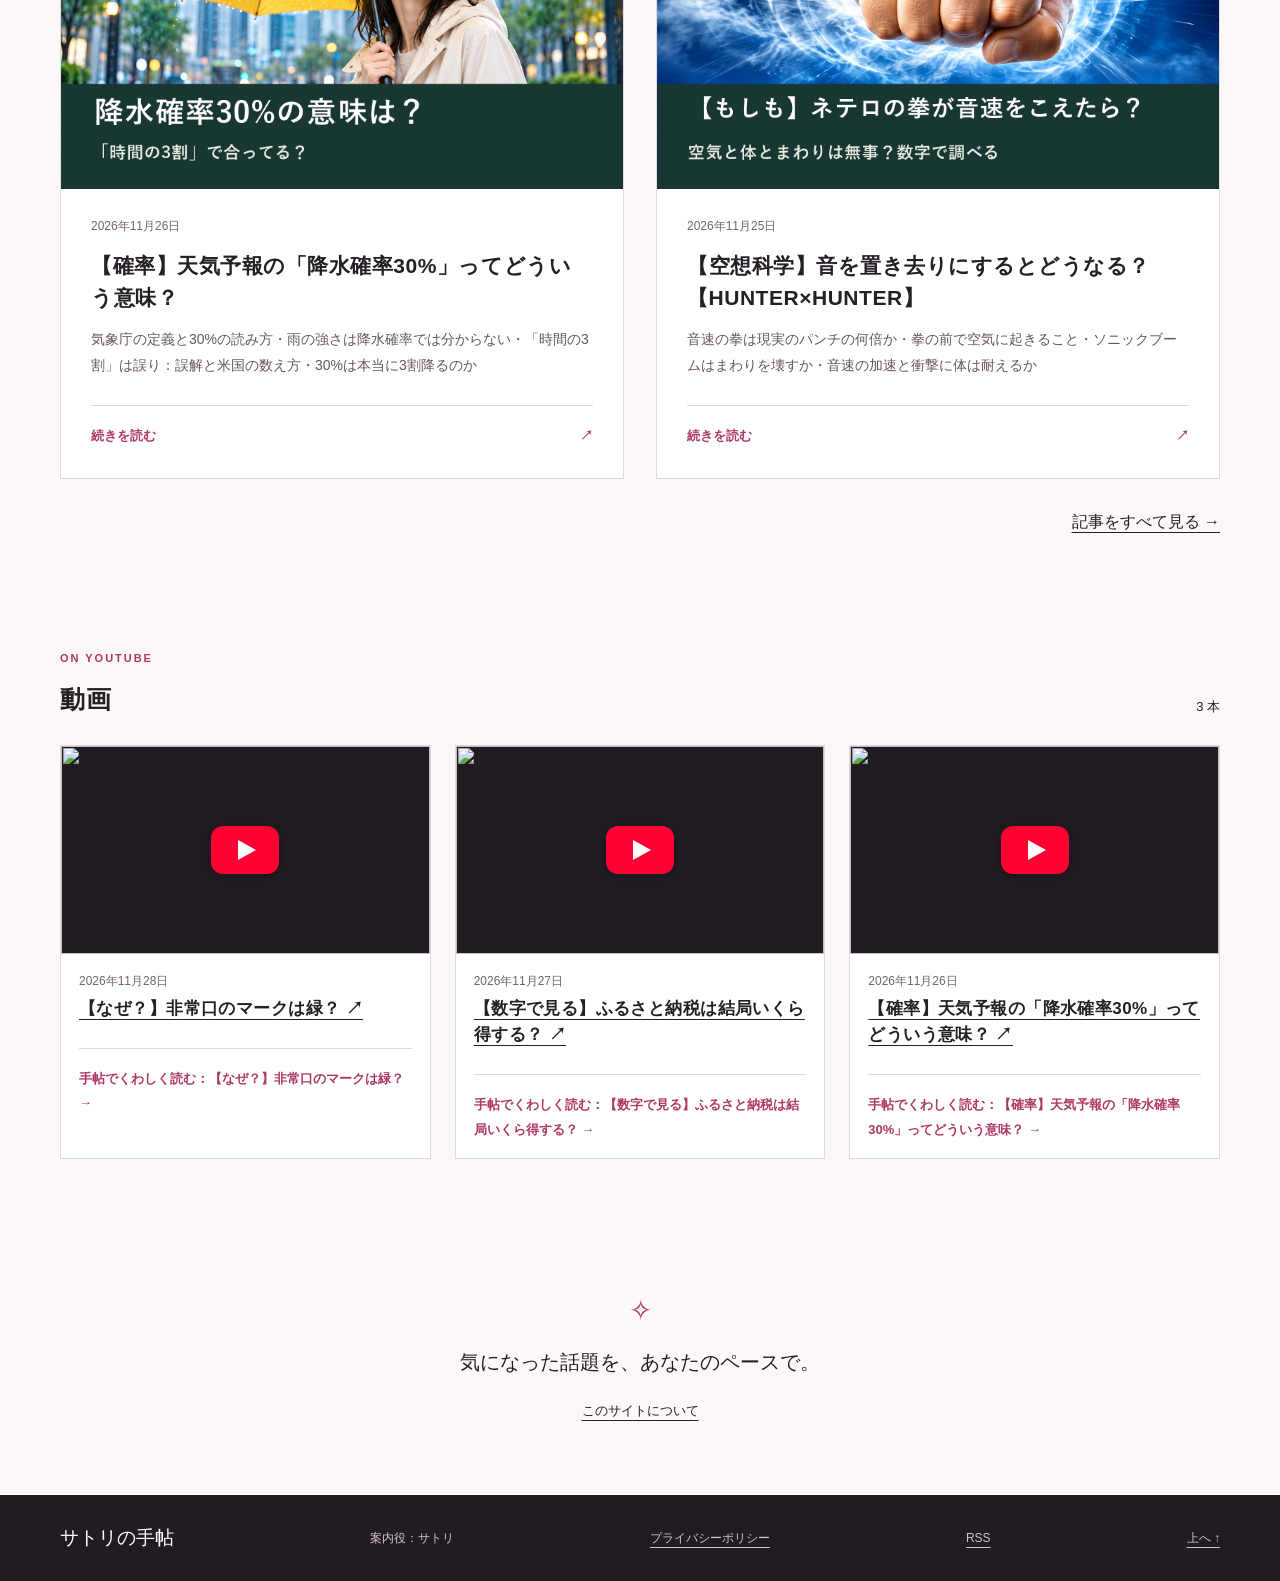
==== commit b10b7a31: "予約の公開（2026-11-28T17:00:00+09:00 からの姿）" ====
--- a/index.html
+++ b/index.html
@@ -8,12 +8,12 @@
 <main id="main" class="wrap page-top">
 <div class="blk blk-hero"><section class="hero"><div><p class="eyebrow">THE NOTEBOOK</p><h1><span>気になる「なぜ」を、</span><br><em>ひとつずつ。</em></h1><p class="lead">話題を調べて、確かめて、手帖に残す。<br>調べたことを全部のせた、くわしく読める完全版の手帖です。</p><a class="button" href="#b2">手帖をひらく ↓</a></div><div class="hero-portrait"><div class="crop crop-hero"><img src="img/立ち絵.png" alt="サトリの立ち絵" style="object-position:50% 0%;"></div><span class="ribbon">written by サトリ</span></div></section>
 </div>
-<div class="blk blk-entries"><section class="entries"><div class="section-title"><div><p class="eyebrow">THE ENTRIES</p><h2>新しい記事</h2></div><p>6 本 <span class="muted">／ 新しい順</span></p></div><div class="entry-grid" style="--cols:2">
-<article class="entry"><a class="entry-cover" tabindex="-1" aria-hidden="true" href="posts/book_29f70aba4a07a1901f49b2ec.html"><img src="posts/book_29f70aba4a07a1901f49b2ec/サムネ.png" alt="" loading="lazy"></a><div class="entry-body"><p class="meta">2026年11月27日</p><h3><a href="posts/book_29f70aba4a07a1901f49b2ec.html">【数字で見る】ふるさと納税は結局いくら得する？</a></h3><p>ふるさと納税とは・控除の仕組みと2,000円の意味・年収別の上限と実質利益の試算・ふるさと納税のやり方は5つの手順・全体の収支から見た個人の得・2026年以降の改正で得はどう変わる</p><a class="read-more" href="posts/book_29f70aba4a07a1901f49b2ec.html">続きを読む <span aria-hidden="true">↗</span><span class="sr-only">：【数字で見る】ふるさと納税は結局いくら得する？</span></a></div></article><article class="entry"><a class="entry-cover" tabindex="-1" aria-hidden="true" href="posts/book_5fbe4a9178ad31829bd52b7c.html"><img src="posts/book_5fbe4a9178ad31829bd52b7c/サムネ.png" alt="" loading="lazy"></a><div class="entry-body"><p class="meta">2026年11月26日</p><h3><a href="posts/book_5fbe4a9178ad31829bd52b7c.html">【確率】天気予報の「降水確率30%」ってどういう意味？</a></h3><p>気象庁の定義と30%の読み方・雨の強さは降水確率では分からない・「時間の3割」は誤り：誤解と米国の数え方・30%は本当に3割降るのか</p><a class="read-more" href="posts/book_5fbe4a9178ad31829bd52b7c.html">続きを読む <span aria-hidden="true">↗</span><span class="sr-only">：【確率】天気予報の「降水確率30%」ってどういう意味？</span></a></div></article><article class="entry"><a class="entry-cover" tabindex="-1" aria-hidden="true" href="posts/book_b0c9ef9f4188db8a36b578b2.html"><img src="posts/book_b0c9ef9f4188db8a36b578b2/サムネ.png" alt="" loading="lazy"></a><div class="entry-body"><p class="meta">2026年11月25日</p><h3><a href="posts/book_b0c9ef9f4188db8a36b578b2.html">【空想科学】音を置き去りにするとどうなる？【HUNTER×HUNTER】</a></h3><p>音速の拳は現実のパンチの何倍か・拳の前で空気に起きること・ソニックブームはまわりを壊すか・音速の加速と衝撃に体は耐えるか</p><a class="read-more" href="posts/book_b0c9ef9f4188db8a36b578b2.html">続きを読む <span aria-hidden="true">↗</span><span class="sr-only">：【空想科学】音を置き去りにするとどうなる？【HUNTER×HUNTER】</span></a></div></article><article class="entry"><a class="entry-cover" tabindex="-1" aria-hidden="true" href="posts/book_7f56cead18327aa93ce28fea.html"><img src="posts/book_7f56cead18327aa93ce28fea/サムネ.png" alt="" loading="lazy"></a><div class="entry-body"><p class="meta">2026年11月24日</p><h3><a href="posts/book_7f56cead18327aa93ce28fea.html">【本当？】人の体は何でできている？材料費2000万は本当？【人体錬成】</a></h3><p>人体の材料表：何がどれだけ入っているか・値段：約2000万円と約2万円は条件が違う・元素をそろえても人体にならない理由</p><a class="read-more" href="posts/book_7f56cead18327aa93ce28fea.html">続きを読む <span aria-hidden="true">↗</span><span class="sr-only">：【本当？】人の体は何でできている？材料費2000万は本当？【人体錬成】</span></a></div></article>
+<div class="blk blk-entries"><section class="entries"><div class="section-title"><div><p class="eyebrow">THE ENTRIES</p><h2>新しい記事</h2></div><p>7 本 <span class="muted">／ 新しい順</span></p></div><div class="entry-grid" style="--cols:2">
+<article class="entry"><a class="entry-cover" tabindex="-1" aria-hidden="true" href="posts/book_9346e8e4919792195dfe398d.html"><img src="posts/book_9346e8e4919792195dfe398d/サムネ.png" alt="" loading="lazy"></a><div class="entry-body"><p class="meta">2026年11月28日</p><h3><a href="posts/book_9346e8e4919792195dfe398d.html">【なぜ？】非常口のマークは緑？</a></h3><p>規格の色分けでは緑が「安全」・「炎の中で目立つ」説の確かさ・走る人マークが生まれ世界標準へ・緑地と白地の違いや海外の赤</p><a class="read-more" href="posts/book_9346e8e4919792195dfe398d.html">続きを読む <span aria-hidden="true">↗</span><span class="sr-only">：【なぜ？】非常口のマークは緑？</span></a></div></article><article class="entry"><a class="entry-cover" tabindex="-1" aria-hidden="true" href="posts/book_29f70aba4a07a1901f49b2ec.html"><img src="posts/book_29f70aba4a07a1901f49b2ec/サムネ.png" alt="" loading="lazy"></a><div class="entry-body"><p class="meta">2026年11月27日</p><h3><a href="posts/book_29f70aba4a07a1901f49b2ec.html">【数字で見る】ふるさと納税は結局いくら得する？</a></h3><p>ふるさと納税とは・控除の仕組みと2,000円の意味・年収別の上限と実質利益の試算・ふるさと納税のやり方は5つの手順・全体の収支から見た個人の得・2026年以降の改正で得はどう変わる</p><a class="read-more" href="posts/book_29f70aba4a07a1901f49b2ec.html">続きを読む <span aria-hidden="true">↗</span><span class="sr-only">：【数字で見る】ふるさと納税は結局いくら得する？</span></a></div></article><article class="entry"><a class="entry-cover" tabindex="-1" aria-hidden="true" href="posts/book_5fbe4a9178ad31829bd52b7c.html"><img src="posts/book_5fbe4a9178ad31829bd52b7c/サムネ.png" alt="" loading="lazy"></a><div class="entry-body"><p class="meta">2026年11月26日</p><h3><a href="posts/book_5fbe4a9178ad31829bd52b7c.html">【確率】天気予報の「降水確率30%」ってどういう意味？</a></h3><p>気象庁の定義と30%の読み方・雨の強さは降水確率では分からない・「時間の3割」は誤り：誤解と米国の数え方・30%は本当に3割降るのか</p><a class="read-more" href="posts/book_5fbe4a9178ad31829bd52b7c.html">続きを読む <span aria-hidden="true">↗</span><span class="sr-only">：【確率】天気予報の「降水確率30%」ってどういう意味？</span></a></div></article><article class="entry"><a class="entry-cover" tabindex="-1" aria-hidden="true" href="posts/book_b0c9ef9f4188db8a36b578b2.html"><img src="posts/book_b0c9ef9f4188db8a36b578b2/サムネ.png" alt="" loading="lazy"></a><div class="entry-body"><p class="meta">2026年11月25日</p><h3><a href="posts/book_b0c9ef9f4188db8a36b578b2.html">【空想科学】音を置き去りにするとどうなる？【HUNTER×HUNTER】</a></h3><p>音速の拳は現実のパンチの何倍か・拳の前で空気に起きること・ソニックブームはまわりを壊すか・音速の加速と衝撃に体は耐えるか</p><a class="read-more" href="posts/book_b0c9ef9f4188db8a36b578b2.html">続きを読む <span aria-hidden="true">↗</span><span class="sr-only">：【空想科学】音を置き去りにするとどうなる？【HUNTER×HUNTER】</span></a></div></article>
 </div><p class="more"><a href="list.html">記事をすべて見る →</a></p></section>
 </div>
 <div class="blk blk-videos"><section class="videos"><div class="section-title"><div><p class="eyebrow">ON YOUTUBE</p><h2>動画</h2></div><p>3 本</p></div><div class="video-grid">
-<article class="video"><a class="video-thumb" href="https://www.youtube.com/watch?v=QvfDTkXqo3E" rel="noopener noreferrer"><img src="https://i.ytimg.com/vi/QvfDTkXqo3E/hqdefault.jpg" alt="" loading="lazy"><span class="play" aria-hidden="true">▶</span></a><div class="video-body"><p class="meta">2026年11月27日</p><h3><a href="https://www.youtube.com/watch?v=QvfDTkXqo3E" rel="noopener noreferrer">【数字で見る】ふるさと納税は結局いくら得する？ ↗</a></h3><a class="read-more" href="posts/book_29f70aba4a07a1901f49b2ec.html">手帖でくわしく読む：【数字で見る】ふるさと納税は結局いくら得する？ →</a></div></article><article class="video"><a class="video-thumb" href="https://www.youtube.com/watch?v=bSCeOVOtTiI" rel="noopener noreferrer"><img src="https://i.ytimg.com/vi/bSCeOVOtTiI/hqdefault.jpg" alt="" loading="lazy"><span class="play" aria-hidden="true">▶</span></a><div class="video-body"><p class="meta">2026年11月26日</p><h3><a href="https://www.youtube.com/watch?v=bSCeOVOtTiI" rel="noopener noreferrer">【確率】天気予報の「降水確率30%」ってどういう意味？ ↗</a></h3><a class="read-more" href="posts/book_5fbe4a9178ad31829bd52b7c.html">手帖でくわしく読む：【確率】天気予報の「降水確率30%」ってどういう意味？ →</a></div></article><article class="video"><a class="video-thumb" href="https://www.youtube.com/watch?v=ZWJDQyQDQQk" rel="noopener noreferrer"><img src="https://i.ytimg.com/vi/ZWJDQyQDQQk/hqdefault.jpg" alt="" loading="lazy"><span class="play" aria-hidden="true">▶</span></a><div class="video-body"><p class="meta">2026年11月25日</p><h3><a href="https://www.youtube.com/watch?v=ZWJDQyQDQQk" rel="noopener noreferrer">【空想科学】音を置き去りにするとどうなる？【HUNTER×HUNTER】 ↗</a></h3><a class="read-more" href="posts/book_b0c9ef9f4188db8a36b578b2.html">手帖でくわしく読む：【空想科学】音を置き去りにするとどうなる？【HUNTER×HUNTER】 →</a></div></article>
+<article class="video"><a class="video-thumb" href="https://www.youtube.com/watch?v=22JVAONRCrk" rel="noopener noreferrer"><img src="https://i.ytimg.com/vi/22JVAONRCrk/hqdefault.jpg" alt="" loading="lazy"><span class="play" aria-hidden="true">▶</span></a><div class="video-body"><p class="meta">2026年11月28日</p><h3><a href="https://www.youtube.com/watch?v=22JVAONRCrk" rel="noopener noreferrer">【なぜ？】非常口のマークは緑？ ↗</a></h3><a class="read-more" href="posts/book_9346e8e4919792195dfe398d.html">手帖でくわしく読む：【なぜ？】非常口のマークは緑？ →</a></div></article><article class="video"><a class="video-thumb" href="https://www.youtube.com/watch?v=QvfDTkXqo3E" rel="noopener noreferrer"><img src="https://i.ytimg.com/vi/QvfDTkXqo3E/hqdefault.jpg" alt="" loading="lazy"><span class="play" aria-hidden="true">▶</span></a><div class="video-body"><p class="meta">2026年11月27日</p><h3><a href="https://www.youtube.com/watch?v=QvfDTkXqo3E" rel="noopener noreferrer">【数字で見る】ふるさと納税は結局いくら得する？ ↗</a></h3><a class="read-more" href="posts/book_29f70aba4a07a1901f49b2ec.html">手帖でくわしく読む：【数字で見る】ふるさと納税は結局いくら得する？ →</a></div></article><article class="video"><a class="video-thumb" href="https://www.youtube.com/watch?v=bSCeOVOtTiI" rel="noopener noreferrer"><img src="https://i.ytimg.com/vi/bSCeOVOtTiI/hqdefault.jpg" alt="" loading="lazy"><span class="play" aria-hidden="true">▶</span></a><div class="video-body"><p class="meta">2026年11月26日</p><h3><a href="https://www.youtube.com/watch?v=bSCeOVOtTiI" rel="noopener noreferrer">【確率】天気予報の「降水確率30%」ってどういう意味？ ↗</a></h3><a class="read-more" href="posts/book_5fbe4a9178ad31829bd52b7c.html">手帖でくわしく読む：【確率】天気予報の「降水確率30%」ってどういう意味？ →</a></div></article>
 </div></section>
 </div>
 <div class="blk blk-closing"><aside class="closing"><span aria-hidden="true">✧</span><p>気になった話題を、あなたのペースで。</p><a href="site.html">このサイトについて</a></aside>
@@ -21,6 +21,7 @@
 
 </main>
 <footer class="site-foot"><a href="index.html">サトリの手帖</a><span>案内役：サトリ</span><a href="privacy.html">プライバシーポリシー</a><a href="https://satori-techo.github.io/feed.xml">RSS</a><a href="#main">上へ ↑</a></footer>
+
 <a class="yt-float" href="https://www.youtube.com/@satori-techo" target="_blank" rel="noopener" aria-label="YouTube のチャンネルを開く"><img src="img/チャンネル.png" alt="" width="56" height="56"><span class="yt-mark" aria-hidden="true"></span></a>
 <script src="js/記事一覧.js"></script>
 <script src="js/手帖.js"></script>
--- a/style.css
+++ b/style.css
@@ -72,6 +72,11 @@
 /* 右下の YouTube のアイコン（付いてくる） */
 .yt-float{position:fixed;right:22px;bottom:22px;z-index:55;width:60px;height:60px;border-radius:50%;box-shadow:0 6px 18px rgba(0,0,0,.25);background:#00579b;display:grid;place-items:center;text-decoration:none;transition:transform .15s}
 .yt-float:has(img){background:#fff}.yt-float:hover{transform:scale(1.07)}.yt-float img{width:60px;height:60px;border-radius:50%;object-fit:cover}
+/* 記事の動画のボタン（チャンネルの丸のすぐ上・画面に固定。2026-11-28） */
+.vid-float{position:fixed;right:22px;bottom:94px;z-index:55;width:168px;padding:6px 4px 4px;border-radius:8px;background:#fff;box-shadow:0 6px 18px rgba(0,0,0,.25);text-decoration:none;color:var(--ink);transition:transform .15s}
+.vid-float:hover{transform:scale(1.05);color:var(--ink)}.vid-float-label{display:block;font-size:11px;font-weight:700;line-height:1.4;text-align:center;margin-bottom:4px}
+.vid-float-thumb{display:block;position:relative;aspect-ratio:16/9;background:var(--dark);border-radius:4px;overflow:hidden}.vid-float-thumb img{width:100%;height:100%;object-fit:cover}
+.vid-float .play{width:40px;height:28px;border-radius:7px}.vid-float .play::after{left:15px;top:7px;border-width:7px 0 7px 12px}
 .yt-initial{color:#fff;font-size:26px;font-weight:700}
 .yt-mark{position:absolute;right:-4px;bottom:-2px;width:26px;height:18px;border-radius:5px;background:#ff0033;border:2px solid #fff}
 .yt-mark::after{content:"";position:absolute;left:8px;top:3.5px;border-style:solid;border-width:3.5px 0 3.5px 6px;border-color:transparent transparent transparent #fff}
@@ -122,8 +127,9 @@
   .site-head.is-thin .head-right nav{display:none}
   .page-article{width:calc(100% - 28px)}
   .yt-float{width:50px;height:50px;right:14px;bottom:14px}.yt-float img{width:50px;height:50px}
+  .vid-float{width:136px;right:14px;bottom:74px}
 }
-@media print{.site-search,.backnumber-row,.yt-float,.post-side{display:none}.site-head{position:static}}
+@media print{.site-search,.backnumber-row,.yt-float,.vid-float,.post-side{display:none}.site-head{position:static}}
 .tags-edit{margin-top:10px;font-size:13px;color:var(--muted)}.tags-edit span{color:var(--pink);padding:2px 6px;border:1px dashed var(--line)}
 
 /* 元の サイト.json の見た目（書き出すプログラムが足す） */
